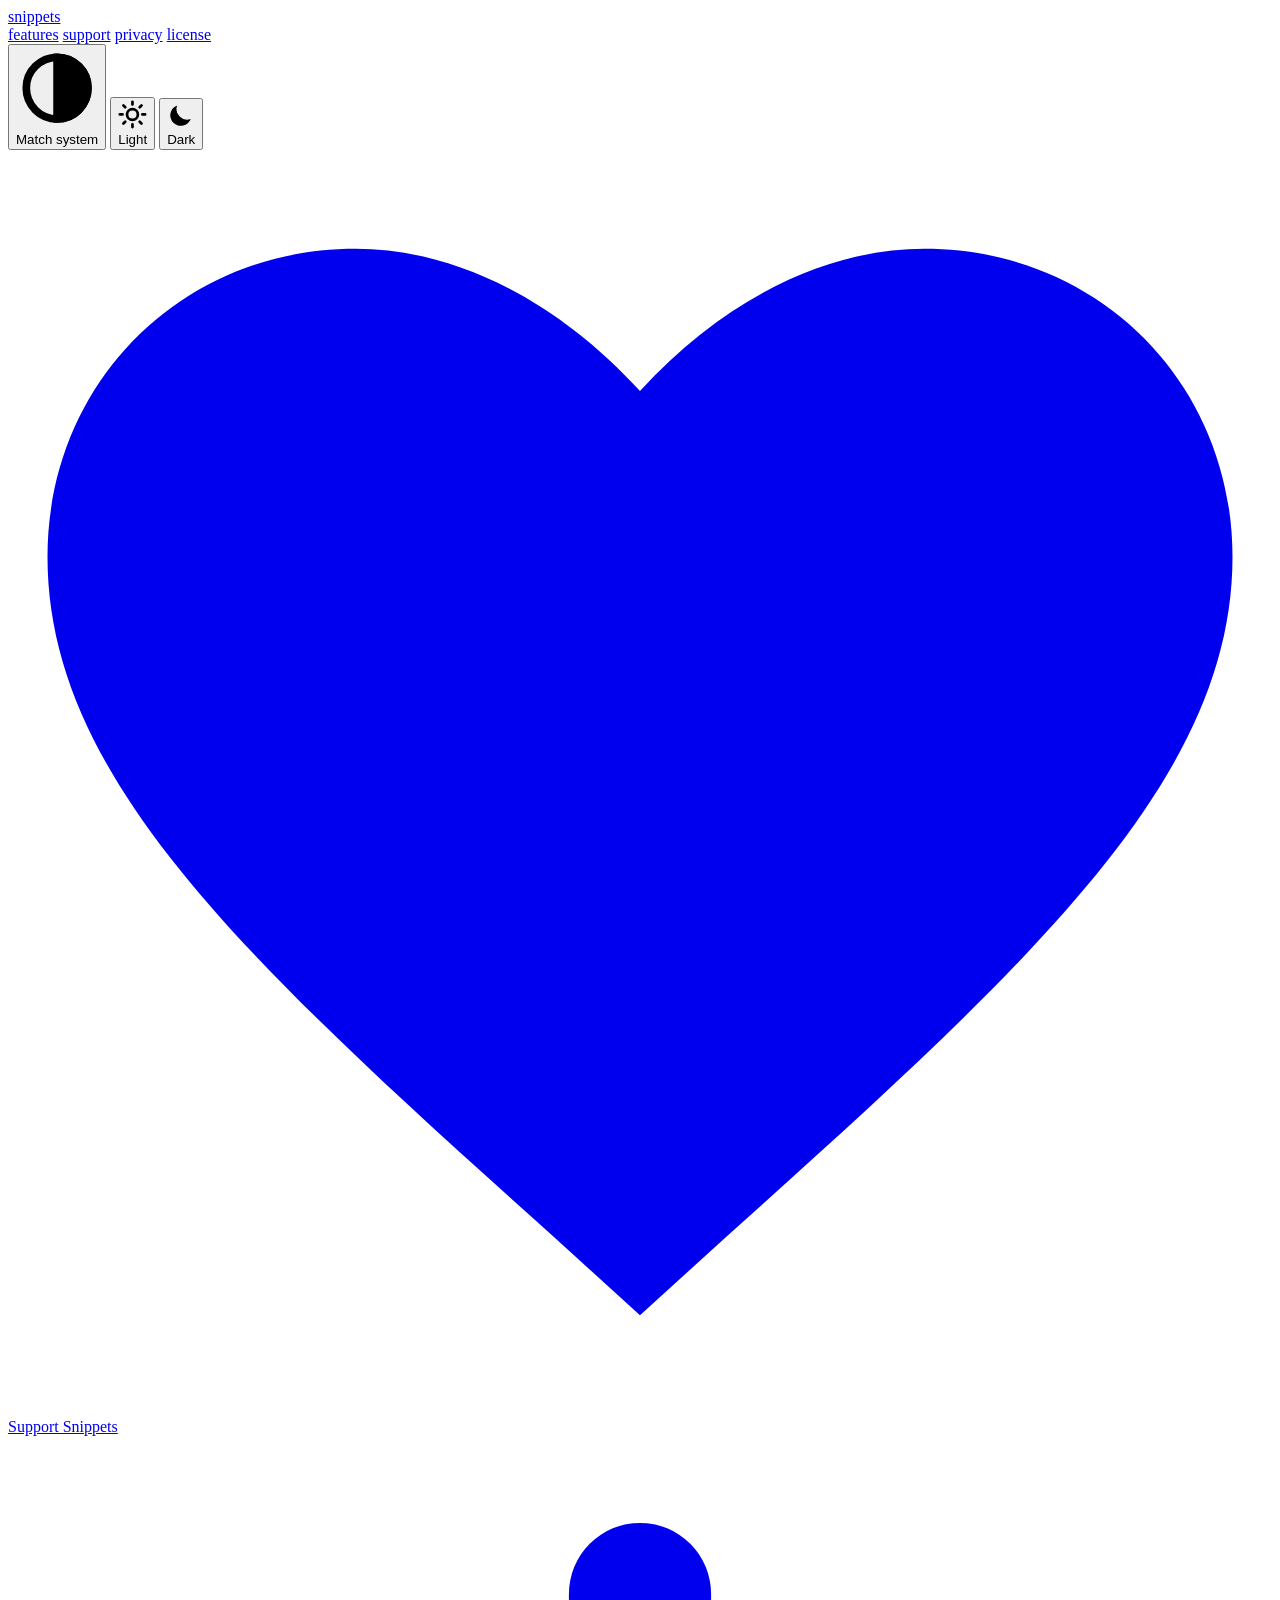
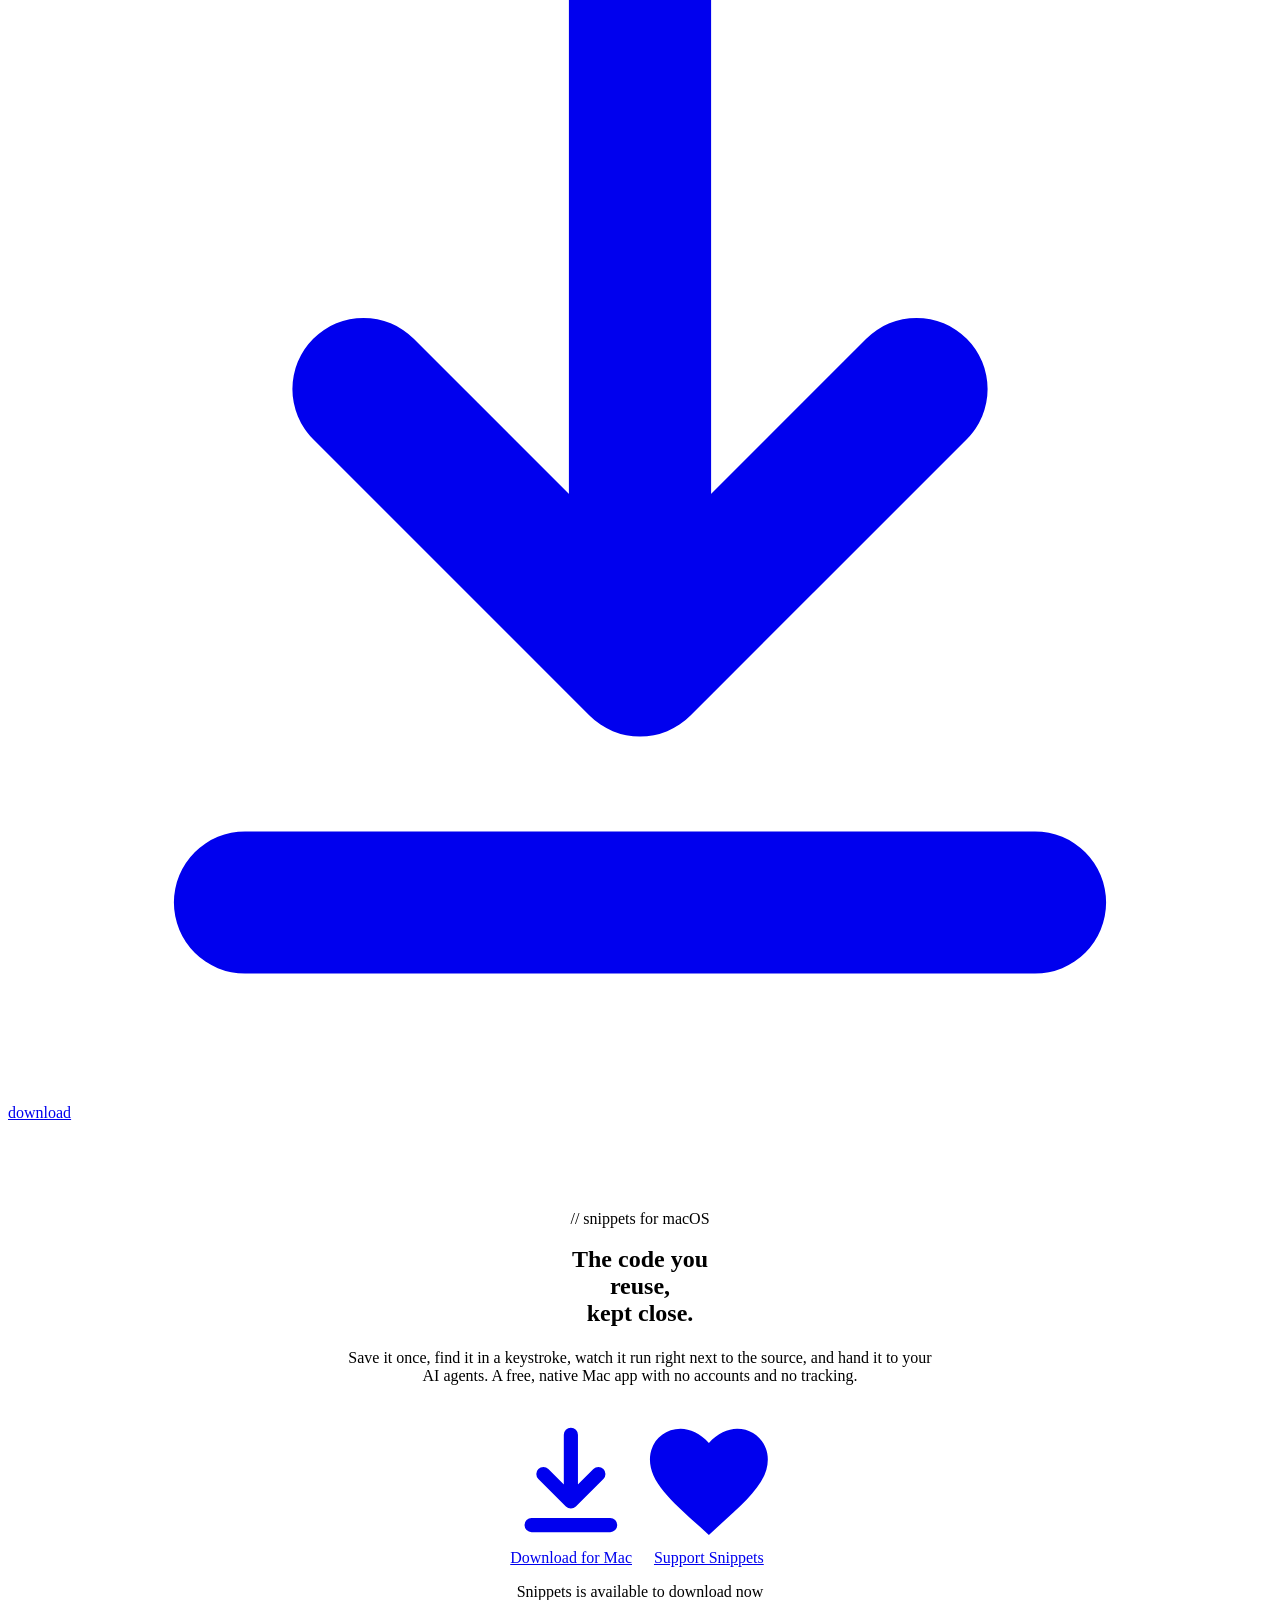
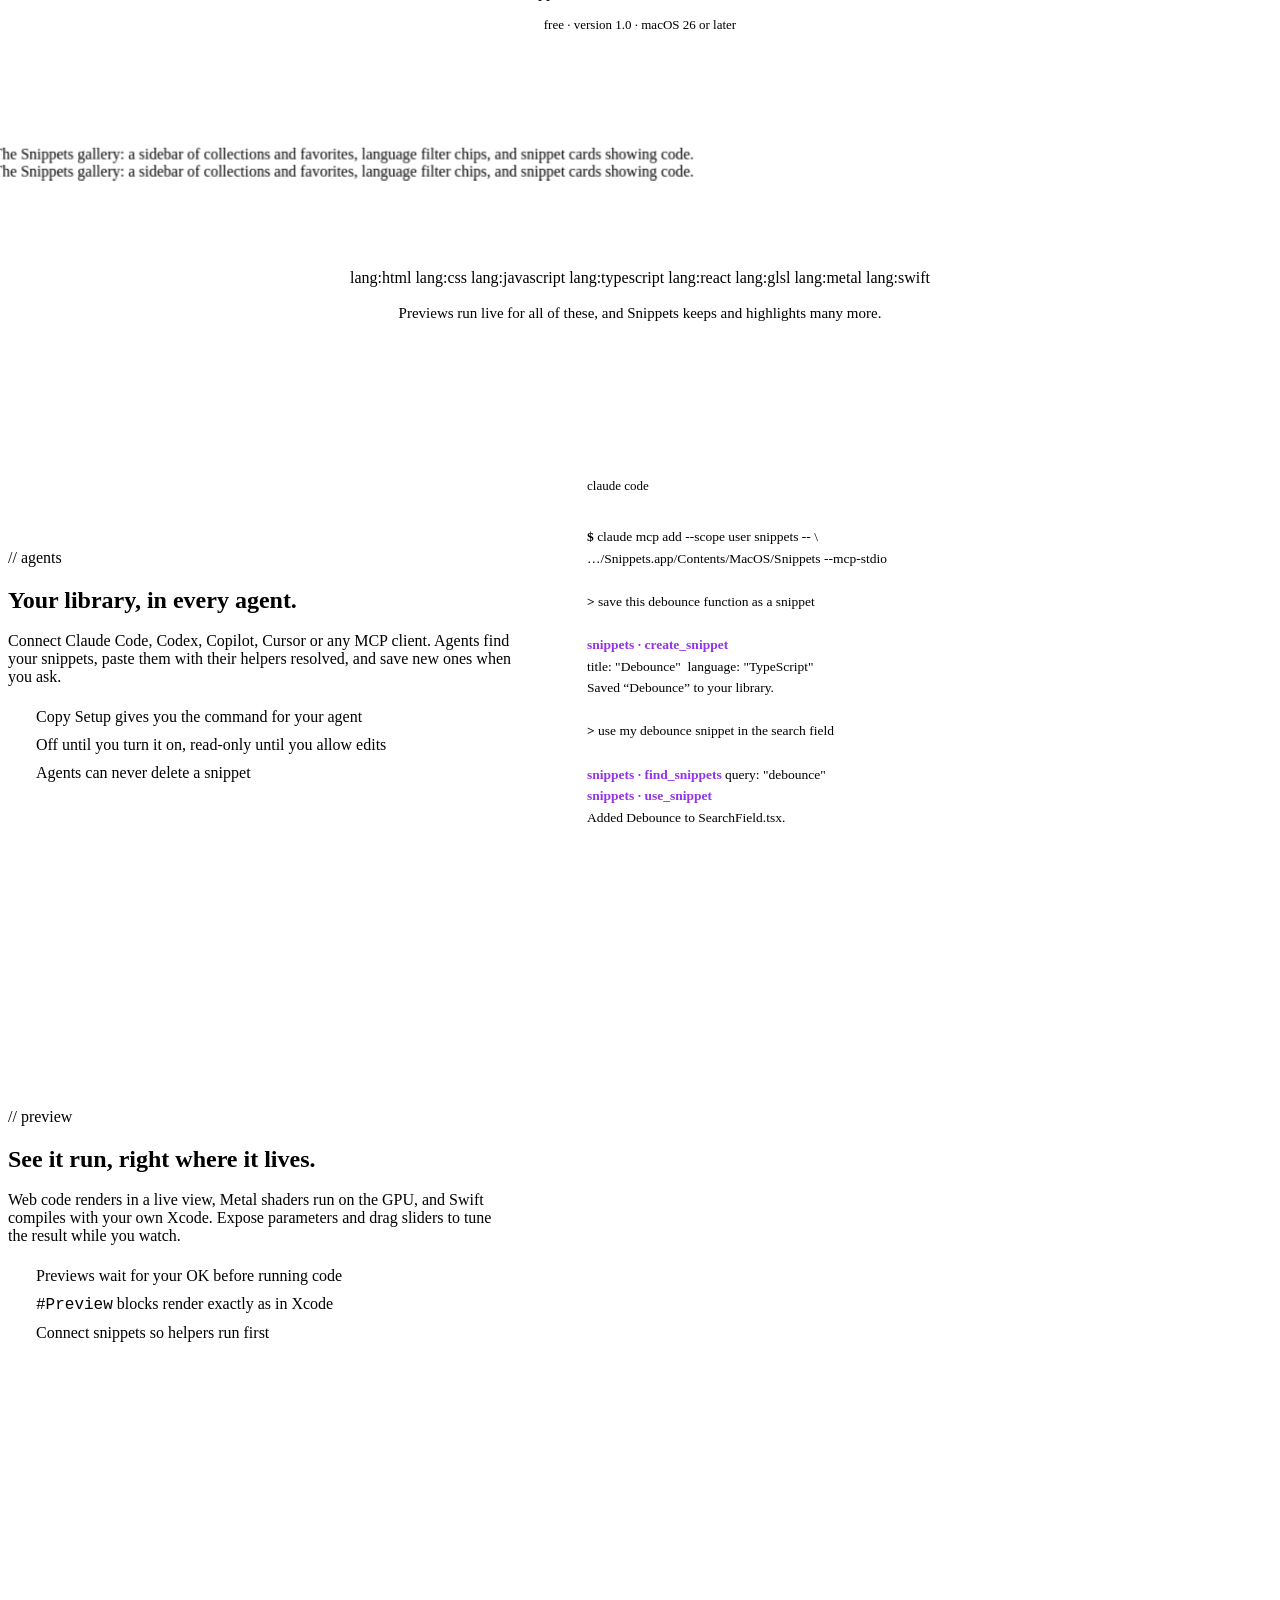
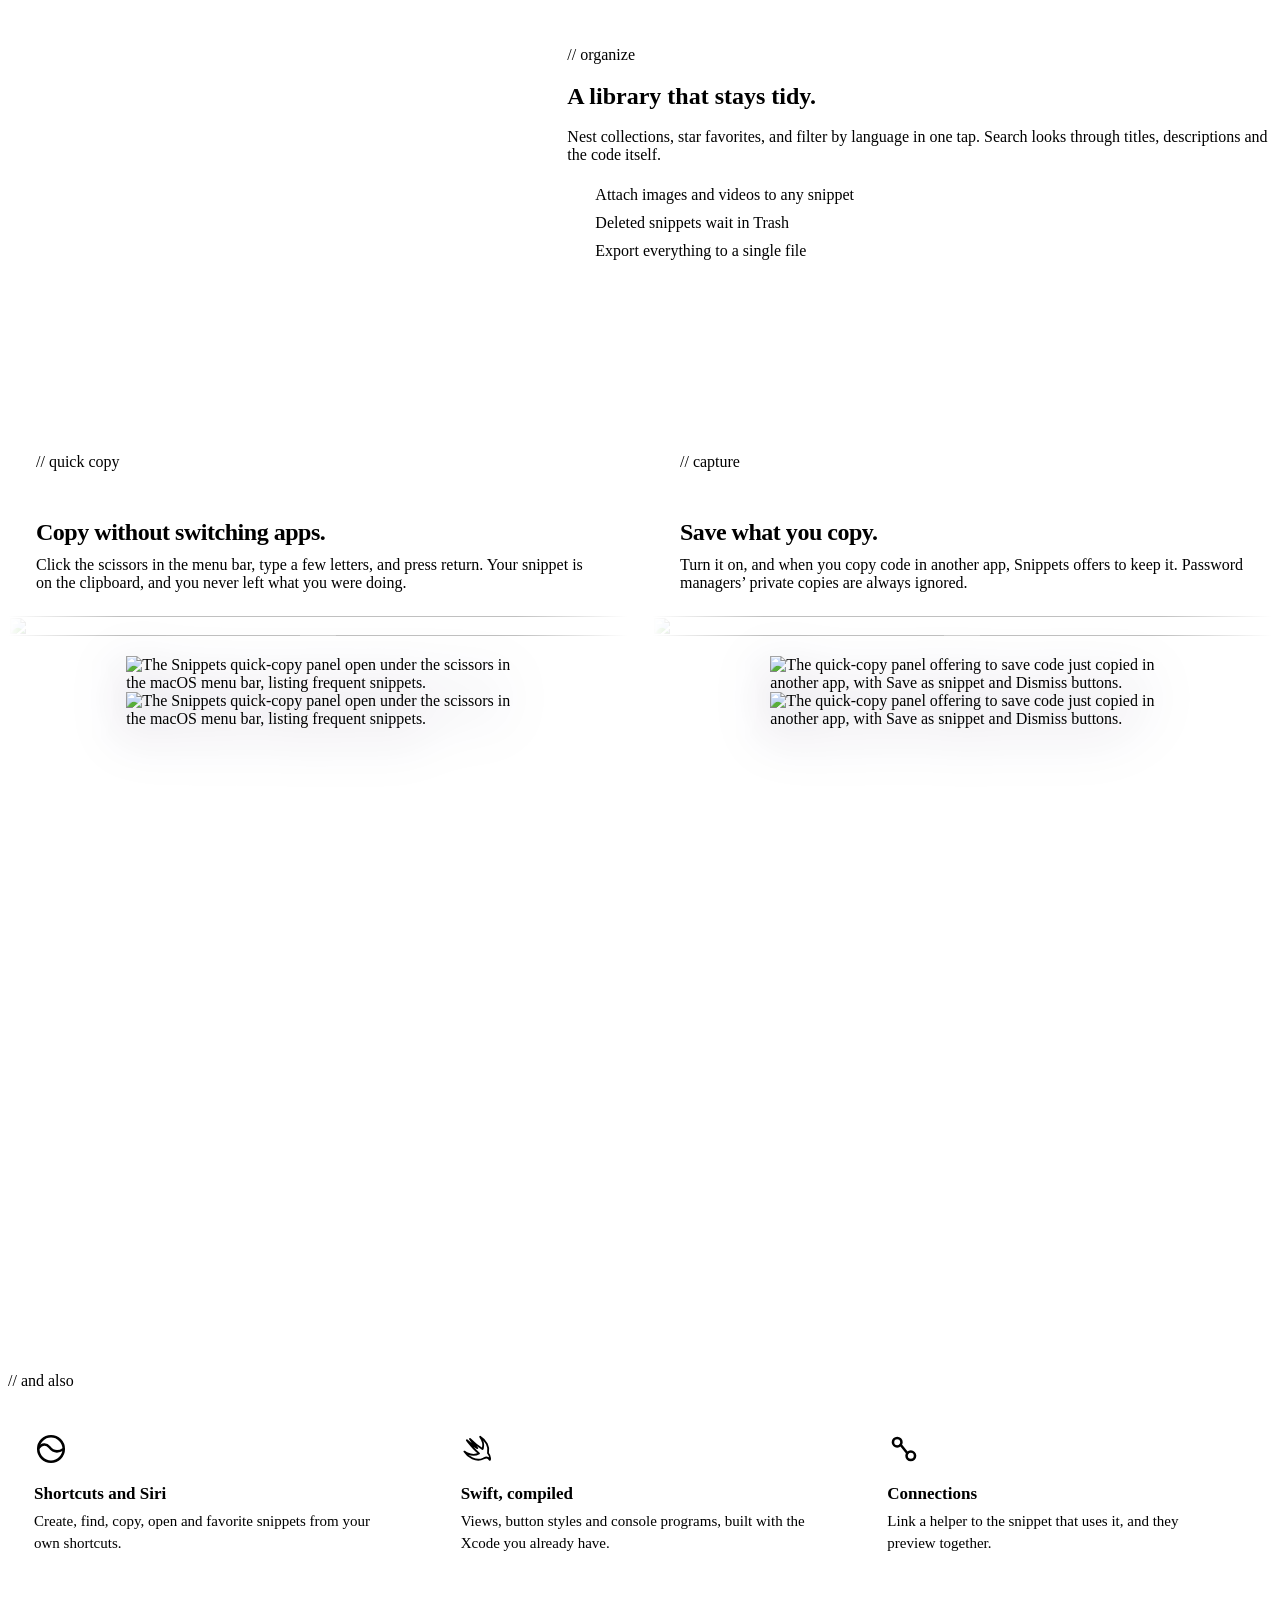
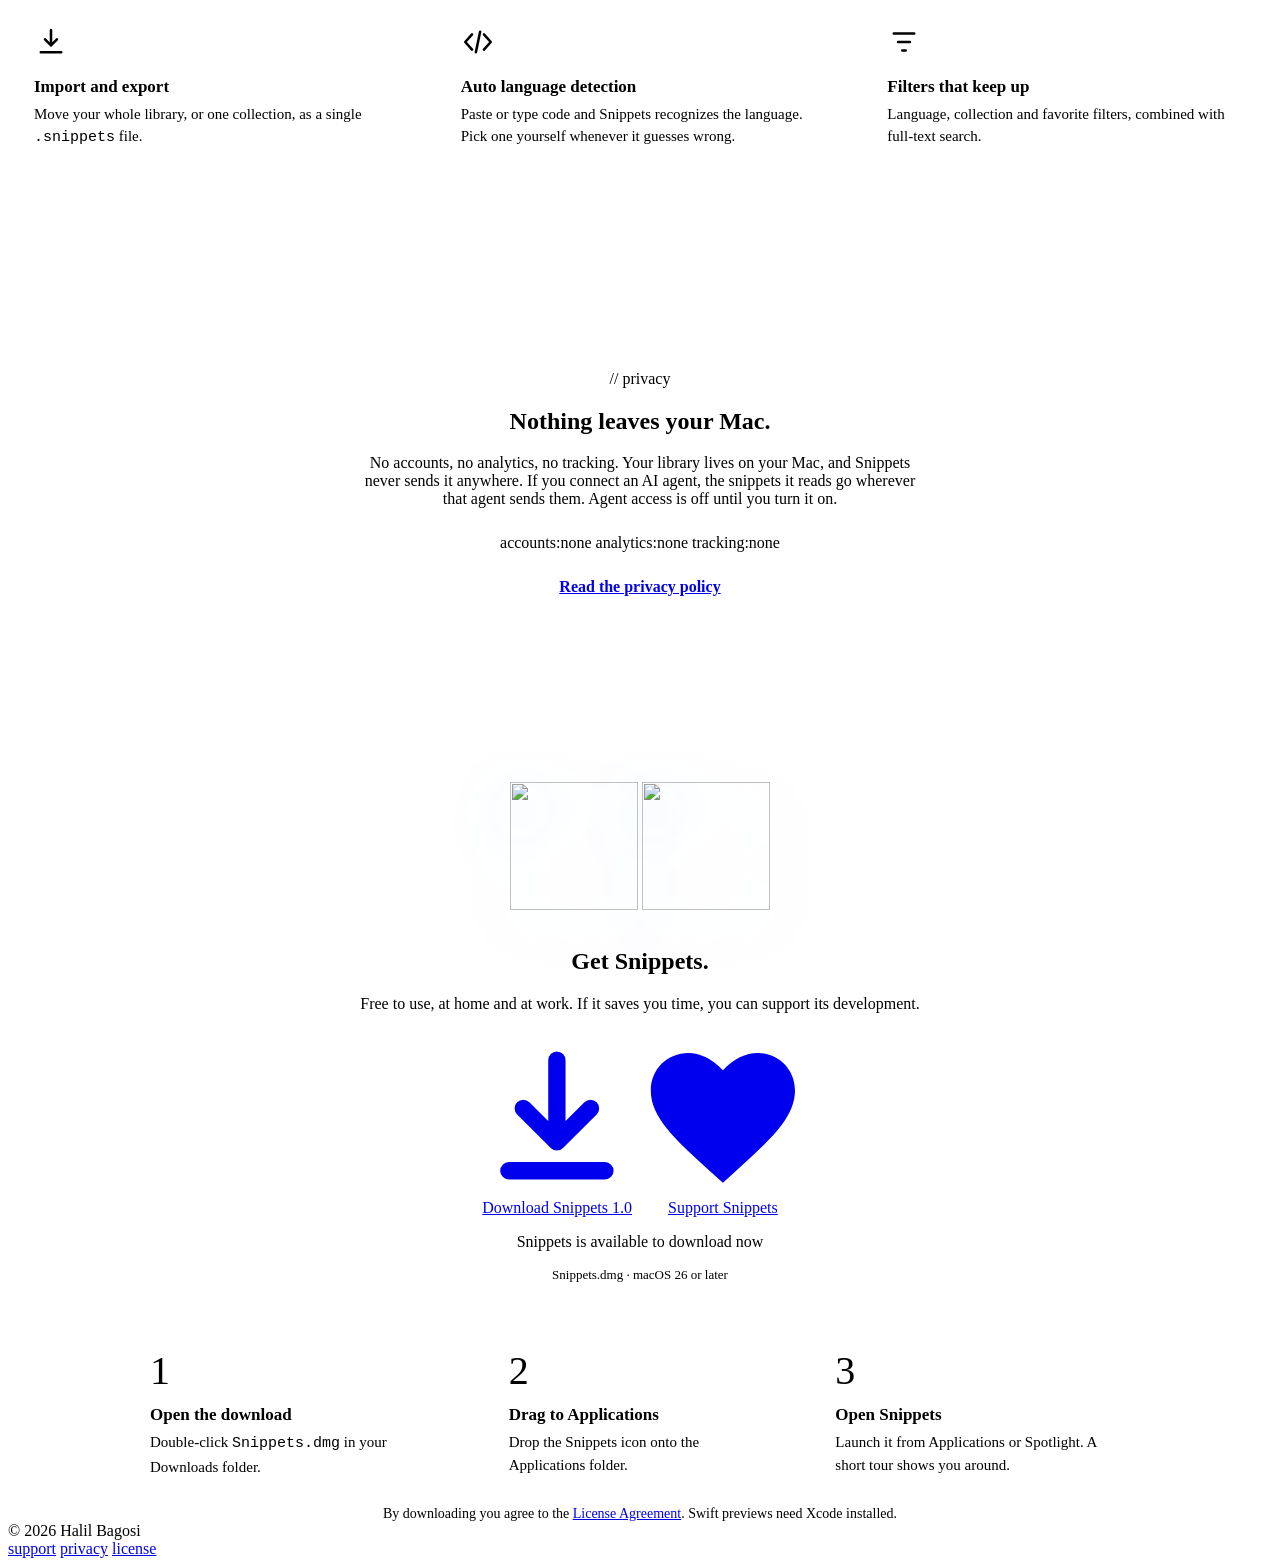
==== index.html @ 8a739fa4 "Highlight agent access, add language detection, open panels sooner Co-Authored-By: Claude Opus 5.5 <" ====
<!doctype html>
<html lang="en">
<head>
  <meta charset="utf-8">
  <meta name="viewport" content="width=device-width, initial-scale=1, viewport-fit=cover">
  <title>Snippets for macOS</title>
  <meta name="description" content="Snippets is a free Mac app for keeping, finding and live-previewing the code you reuse, and sharing it with your AI agents over MCP. No accounts, no tracking.">
  <meta name="theme-color" content="#f5f6f8" media="(prefers-color-scheme: light)">
  <meta name="theme-color" content="#0e1014" media="(prefers-color-scheme: dark)">
  <meta property="og:title" content="Snippets for macOS">
  <meta property="og:description" content="Keep, find and live-preview the code you reuse, and share it with your AI agents over MCP. Free, with no accounts and no tracking.">
  <meta property="og:image" content="https://snippets.halilbagosi.com/media/gallery-dark.webp">
  <!-- favicons -->
  <link rel="icon" href="icon-light.png" media="(prefers-color-scheme: light)">
  <link rel="icon" href="icon-dark.png" media="(prefers-color-scheme: dark)">
<!-- /favicons -->
  <link rel="stylesheet" href="style.css?v=0638dbdf40">
  <link rel="stylesheet" href="home.css?v=95de49b46c">
  <script>try{var t=localStorage.getItem("theme");if(t==="light"||t==="dark")document.documentElement.dataset.theme=t}catch(e){}try{var n=navigator;if(/iPhone|iPad|iPod|Android/i.test(n.userAgent))document.documentElement.dataset.device="mobile"}catch(e){}</script>
  <script src="site.js?v=34f149bb03" defer></script>
</head>
<body>
  <div class="backdrop" aria-hidden="true">
    <div class="glow glow-a"></div>
    <div class="glow glow-b"></div>
    <div class="glow glow-c"></div>
    <div class="glow glow-d"></div>
  </div>

  <!-- header -->
  <header class="nav glass">
    <a class="brand" href="./"><img class="theme-light" src="icon-light.png" alt=""><img class="theme-dark" src="icon-dark.png" alt="">snippets</a>
    <nav class="nav-links" aria-label="Site">
      <a href="#features">features</a>
      <a href="support/">support</a>
      <a href="privacy/">privacy</a>
      <a href="license/">license</a>
    </nav>
    <div class="theme-toggle" role="group" aria-label="Appearance">
      <span class="thumb" aria-hidden="true"></span>
      <button type="button" data-choice="auto" aria-pressed="true" title="Match system"><svg viewBox="0 0 16 16" fill="none" stroke="currentColor" stroke-width="1.5"><circle cx="8" cy="8" r="6"/><path d="M8 2a6 6 0 0 1 0 12z" fill="currentColor"/></svg><span class="sr-only">Match system</span></button>
      <button type="button" data-choice="light" aria-pressed="false" title="Light"><svg viewBox="0 0 16 16" fill="none" stroke="currentColor" stroke-width="1.5" stroke-linecap="round"><circle cx="8" cy="8" r="3"/><path d="M8 1v1.5M8 13.5V15M1 8h1.5M13.5 8H15M3 3l1 1M12 12l1 1M3 13l1-1M12 4l1-1"/></svg><span class="sr-only">Light</span></button>
      <button type="button" data-choice="dark" aria-pressed="false" title="Dark"><svg viewBox="0 0 16 16" fill="currentColor"><path d="M13.5 10.2A6 6 0 0 1 5.8 2.5a6 6 0 1 0 7.7 7.7z"/></svg><span class="sr-only">Dark</span></button>
    </div>
    <a class="btn btn-glass btn-sponsor" href="https://github.com/sponsors/halilbagosi" target="_blank" rel="noopener"><svg viewBox="0 -.55 16 16" fill="currentColor" aria-hidden="true"><path d="M8 14.2 6.9 13.2C3 9.7.5 7.4.5 4.6.5 2.4 2.2.7 4.4.7c1.2 0 2.5.6 3.6 1.8C9.1 1.3 10.4.7 11.6.7c2.2 0 3.9 1.7 3.9 3.9 0 2.8-2.5 5.1-6.4 8.6z"/></svg><span>Support Snippets</span></a>
    <a class="btn btn-primary" href="https://github.com/halilbagosi/snippetsPage/releases/latest/download/Snippets.dmg"><svg viewBox="0 0 16 16" fill="none" stroke="currentColor" stroke-width="1.8" stroke-linecap="round" stroke-linejoin="round"><path d="M8 2v8.5M4.5 7 8 10.5 11.5 7M3 13.5h10"/></svg><span>download</span></a>
  </header>
<!-- /header -->

  <main>
    <!-- Hero -->
    <section class="hero" data-tilt-area>
      <div class="wrap hero-copy">
        <p class="eyebrow reveal">// snippets for macOS</p>
        <h1 class="display reveal">The code you reuse,<br>kept close.</h1>
        <p class="lede reveal">Save it once, find it in a keystroke, watch it run right next to the source, and hand it to your AI agents. A free, native Mac app with no accounts and no tracking.</p>
        <div class="hero-actions reveal">
          <a class="btn btn-primary btn-lg" href="https://github.com/halilbagosi/snippetsPage/releases/latest/download/Snippets.dmg">
            <svg viewBox="0 0 16 16" fill="none" stroke="currentColor" stroke-width="1.8" stroke-linecap="round" stroke-linejoin="round"><path d="M8 2v8.5M4.5 7 8 10.5 11.5 7M3 13.5h10"/></svg>
            Download for Mac
          </a>
          <a class="btn btn-glass btn-lg btn-sponsor" href="https://github.com/sponsors/halilbagosi" target="_blank" rel="noopener">
            <svg viewBox="0 -.55 16 16" fill="currentColor" aria-hidden="true"><path d="M8 14.2 6.9 13.2C3 9.7.5 7.4.5 4.6.5 2.4 2.2.7 4.4.7c1.2 0 2.5.6 3.6 1.8C9.1 1.3 10.4.7 11.6.7c2.2 0 3.9 1.7 3.9 3.9 0 2.8-2.5 5.1-6.4 8.6z"/></svg>
            Support Snippets
          </a>
        </div>
        <p class="soon reveal">Snippets is available to download now</p>
        <p class="hero-meta reveal">free · version 1.0 · macOS 26 or later</p>
      </div>

      <div class="wrap hero-stage">
        <div class="hero-window reveal">
          <div class="tilt" data-tilt>
          <img class="theme-light" src="media/gallery-light.webp" width="2200" height="1465" alt="The Snippets gallery: a sidebar of collections and favorites, language filter chips, and snippet cards showing code.">
          <img class="theme-dark" src="media/gallery-dark.webp" width="2200" height="1465" alt="The Snippets gallery: a sidebar of collections and favorites, language filter chips, and snippet cards showing code." loading="lazy">
          </div>
        </div>
      </div>
    </section>

    <!-- Languages -->
    <section class="langs wrap" aria-label="Languages with live previews">
      <div class="chip-row">
        <span class="chip reveal" style="--c: var(--lang-html)">lang:html</span>
        <span class="chip reveal" style="--c: var(--lang-css)">lang:css</span>
        <span class="chip reveal" style="--c: var(--lang-js)">lang:javascript</span>
        <span class="chip reveal" style="--c: var(--lang-ts)">lang:typescript</span>
        <span class="chip reveal" style="--c: var(--lang-react)">lang:react</span>
        <span class="chip reveal" style="--c: var(--lang-glsl)">lang:glsl</span>
        <span class="chip reveal" style="--c: var(--lang-metal)">lang:metal</span>
        <span class="chip reveal" style="--c: var(--lang-swift)">lang:swift</span>
      </div>
      <p class="langs-note muted reveal">Previews run live for all of these, and Snippets keeps and highlights many more.</p>
    </section>

    <div id="features"></div>

    <!-- Agents -->
    <section id="agents" class="feature wrap">
      <div class="feature-copy">
        <p class="section-label reveal">// agents</p>
        <h2 class="headline reveal">Your library, in every agent.</h2>
        <p class="lede reveal">Connect Claude Code, Codex, Copilot, Cursor or any MCP client. Agents find your snippets, paste them with their helpers resolved, and save new ones when you ask.</p>
        <ul class="ticks reveal">
          <li>Copy Setup gives you the command for your agent</li>
          <li>Off until you turn it on, read-only until you allow edits</li>
          <li>Agents can never delete a snippet</li>
        </ul>
      </div>
      <div class="feature-media reveal">
        <figure class="media-frame agent-term glass" aria-label="An example Claude Code session: connecting Snippets over MCP, saving a function as a snippet, then using it later.">
          <figcaption class="agent-term-bar">claude code</figcaption>
<pre><span class="t-prompt">$</span> claude mcp add --scope user snippets -- \
…/Snippets.app/Contents/MacOS/Snippets --mcp-stdio

<span class="t-prompt">&gt;</span> save this debounce function as a snippet

<span class="t-tool">snippets · create_snippet</span>
<span class="t-dim">title: "Debounce"  language: "TypeScript"</span>
Saved “Debounce” to your library.

<span class="t-prompt">&gt;</span> use my debounce snippet in the search field

<span class="t-tool">snippets · find_snippets</span> <span class="t-dim">query: "debounce"</span>
<span class="t-tool">snippets · use_snippet</span>
Added Debounce to SearchField.tsx.</pre>
        </figure>
      </div>
    </section>

    <!-- Preview -->
    <section class="feature wrap">
      <div class="feature-copy">
        <p class="section-label reveal">// preview</p>
        <h2 class="headline reveal">See it run, right where it lives.</h2>
        <p class="lede reveal">Web code renders in a live view, Metal shaders run on the GPU, and Swift compiles with your own Xcode. Expose parameters and drag sliders to tune the result while you watch.</p>
        <ul class="ticks reveal">
          <li>Previews wait for your OK before running code</li>
          <li><code>#Preview</code> blocks render exactly as in Xcode</li>
          <li>Connect snippets so helpers run first</li>
        </ul>
      </div>
      <div class="feature-media reveal">
        <div class="media-frame glass" style="aspect-ratio: 1012 / 714">
          <video data-src="media/parameters-{theme}" muted loop playsinline preload="none" aria-label="Dragging parameter sliders changes a shader preview live."></video>
        </div>
      </div>
    </section>

    <!-- Organize -->
    <section class="feature feature-flip wrap">
      <div class="feature-copy">
        <p class="section-label reveal">// organize</p>
        <h2 class="headline reveal">A library that stays tidy.</h2>
        <p class="lede reveal">Nest collections, star favorites, and filter by language in one tap. Search looks through titles, descriptions and the code itself.</p>
        <ul class="ticks reveal">
          <li>Attach images and videos to any snippet</li>
          <li>Deleted snippets wait in Trash</li>
          <li>Export everything to a single file</li>
        </ul>
      </div>
      <div class="feature-media reveal">
        <div class="media-frame media-window glass" style="aspect-ratio: 1520 / 964">
          <video data-src="media/organize-{theme}" muted loop playsinline preload="none" aria-label="Snippets being organized into collections."></video>
        </div>
      </div>
    </section>

    <!-- Quick copy + capture -->
    <section class="pair wrap">
      <article class="pair-card glass reveal">
        <p class="section-label">// quick copy</p>
        <h3>Copy without switching apps.</h3>
        <p class="muted">Click the scissors in the menu bar, type a few letters, and press return. Your snippet is on the clipboard, and you never left what you were doing.</p>
        <div class="desk" data-desk>
          <img class="desk-bg" src="media/desktop.webp" width="1100" height="1100" alt="" loading="lazy">
          <span class="desk-highlight" aria-hidden="true"></span>
          <button class="desk-scissors" type="button" aria-expanded="false" aria-label="Open the Snippets menu bar panel"></button>
          <div class="desk-panel">
            <img class="theme-light" src="media/panel-quickcopy-light.webp" width="684" height="846" alt="The Snippets quick-copy panel open under the scissors in the macOS menu bar, listing frequent snippets." loading="lazy">
            <img class="theme-dark" src="media/panel-quickcopy-dark.webp" width="684" height="846" alt="The Snippets quick-copy panel open under the scissors in the macOS menu bar, listing frequent snippets." loading="lazy">
          </div>
        </div>
      </article>
      <article class="pair-card glass reveal">
        <p class="section-label">// capture</p>
        <h3>Save what you copy.</h3>
        <p class="muted">Turn it on, and when you copy code in another app, Snippets offers to keep it. Password managers’ private copies are always ignored.</p>
        <div class="desk" data-desk>
          <img class="desk-bg" src="media/desktop.webp" width="1100" height="1100" alt="" loading="lazy">
          <span class="desk-highlight" aria-hidden="true"></span>
          <button class="desk-scissors" type="button" aria-expanded="false" aria-label="Open the Snippets menu bar panel"></button>
          <div class="desk-panel">
            <img class="theme-light" src="media/panel-capture-light.webp" width="684" height="846" alt="The quick-copy panel offering to save code just copied in another app, with Save as snippet and Dismiss buttons." loading="lazy">
            <img class="theme-dark" src="media/panel-capture-dark.webp" width="684" height="846" alt="The quick-copy panel offering to save code just copied in another app, with Save as snippet and Dismiss buttons." loading="lazy">
          </div>
        </div>
      </article>
    </section>

    <!-- More -->
    <section class="more wrap">
      <p class="section-label reveal">// and also</p>
      <div class="more-grid">
        <div class="mini glass reveal">
          <span class="mini-icon mini-siri" aria-hidden="true"><svg viewBox="0 0 24 24" fill="none" stroke="currentColor" stroke-width="1.8" stroke-linecap="round"><circle cx="12" cy="12" r="9"/><path d="M3.4 11.2c2.2-3.1 5.4-3.1 7.4-.6 1.9 2.4 5.3 4.5 9.8 1.6"/></svg></span>
          <h3>Shortcuts and Siri</h3>
          <p>Create, find, copy, open and favorite snippets from your own shortcuts.</p>
        </div>
        <div class="mini glass reveal">
          <span class="mini-icon mini-swift" aria-hidden="true"><svg viewBox="0 0 24 24"><path fill="none" stroke="currentColor" stroke-width="1.3" stroke-linejoin="round" d="M13.543 3.41c4.114 2.47 6.545 7.162 5.549 11.131-.024.093-.05.181-.076.272l.002.001c2.062 2.538 1.5 5.258 1.236 4.745-1.072-2.086-3.066-1.568-4.088-1.043a6.803 6.803 0 0 1-.281.158l-.02.012-.002.002c-2.115 1.123-4.957 1.205-7.812-.022a12.568 12.568 0 0 1-5.64-4.838c.649.48 1.35.902 2.097 1.252 3.019 1.414 6.051 1.311 8.197-.002C9.651 12.73 7.101 9.67 5.146 7.191a10.628 10.628 0 0 1-1.005-1.384c2.34 2.142 6.038 4.83 7.365 5.576C8.69 8.408 6.208 4.743 6.324 4.86c4.436 4.47 8.528 6.996 8.528 6.996.154.085.27.154.36.213.085-.215.16-.437.224-.668.708-2.588-.09-5.548-1.893-7.992z"/></svg></span>
          <h3>Swift, compiled</h3>
          <p>Views, button styles and console programs, built with the Xcode you already have.</p>
        </div>
        <div class="mini glass reveal">
          <span class="mini-icon mini-connections" aria-hidden="true"><svg viewBox="0 0 20 20" fill="none" stroke="currentColor" stroke-width="1.5" stroke-linecap="round" stroke-linejoin="round"><circle cx="6" cy="6" r="2.5"/><circle cx="14" cy="14" r="2.5"/><path d="M8 7.5 12 12.5"/></svg></span>
          <h3>Connections</h3>
          <p>Link a helper to the snippet that uses it, and they preview together.</p>
        </div>
        <div class="mini glass reveal">
          <span class="mini-icon mini-transfer" aria-hidden="true"><svg viewBox="0 0 20 20" fill="none" stroke="currentColor" stroke-width="1.5" stroke-linecap="round" stroke-linejoin="round"><path d="M10 3v9M6.5 8.5 10 12l3.5-3.5M4 16h12"/></svg></span>
          <h3>Import and export</h3>
          <p>Move your whole library, or one collection, as a single <code>.snippets</code> file.</p>
        </div>
        <div class="mini glass reveal">
          <span class="mini-icon mini-detect" aria-hidden="true"><svg viewBox="0 0 20 20" fill="none" stroke="currentColor" stroke-width="1.5" stroke-linecap="round" stroke-linejoin="round"><path d="M6.5 5.5 2.5 10l4 4.5M13.5 5.5l4 4.5-4 4.5M11.25 4l-2.5 12"/></svg></span>
          <h3>Auto language detection</h3>
          <p>Paste or type code and Snippets recognizes the language. Pick one yourself whenever it guesses wrong.</p>
        </div>
        <div class="mini glass reveal">
          <span class="mini-icon mini-filters" aria-hidden="true"><svg viewBox="0 0 20 20" fill="none" stroke="currentColor" stroke-width="1.5" stroke-linecap="round" stroke-linejoin="round"><path d="M4 5h12M6.5 10h7M9 15h2"/></svg></span>
          <h3>Filters that keep up</h3>
          <p>Language, collection and favorite filters, combined with full-text search.</p>
        </div>
      </div>
    </section>

    <!-- Privacy -->
    <section id="privacy" class="privacy wrap">
      <div class="privacy-card glass reveal">
        <p class="section-label">// privacy</p>
        <h2 class="headline">Nothing leaves your Mac.</h2>
        <p class="lede">No accounts, no analytics, no tracking. Your library lives on your Mac, and Snippets never sends it anywhere. If you connect an AI agent, the snippets it reads go wherever that agent sends them. Agent access is off until you turn it on.</p>
        <div class="chip-row privacy-chips">
          <span class="chip" style="--c: var(--accent)">accounts:none</span>
          <span class="chip" style="--c: var(--pink)">analytics:none</span>
          <span class="chip" style="--c: var(--lang-json)">tracking:none</span>
        </div>
        <a class="privacy-link" href="privacy/">Read the privacy policy</a>
      </div>
    </section>

    <!-- Download -->
    <section id="download" class="download wrap">
      <img class="download-icon reveal theme-light" src="icon-light.png" width="128" height="128" alt="">
      <img class="download-icon reveal theme-dark" src="icon-dark.png" width="128" height="128" alt="" loading="lazy">
      <h2 class="headline reveal">Get Snippets.</h2>
      <p class="lede reveal">Free to use, at home and at work. If it saves you time, you can support its development.</p>
      <div class="download-actions reveal">
        <a class="btn btn-primary btn-lg" href="https://github.com/halilbagosi/snippetsPage/releases/latest/download/Snippets.dmg">
          <svg viewBox="0 0 16 16" fill="none" stroke="currentColor" stroke-width="1.8" stroke-linecap="round" stroke-linejoin="round"><path d="M8 2v8.5M4.5 7 8 10.5 11.5 7M3 13.5h10"/></svg>
          Download Snippets 1.0
        </a>
        <a class="btn btn-glass btn-lg btn-sponsor" href="https://github.com/sponsors/halilbagosi" target="_blank" rel="noopener">
          <svg viewBox="0 -.55 16 16" fill="currentColor" aria-hidden="true"><path d="M8 14.2 6.9 13.2C3 9.7.5 7.4.5 4.6.5 2.4 2.2.7 4.4.7c1.2 0 2.5.6 3.6 1.8C9.1 1.3 10.4.7 11.6.7c2.2 0 3.9 1.7 3.9 3.9 0 2.8-2.5 5.1-6.4 8.6z"/></svg>
          Support Snippets
        </a>
      </div>
      <p class="soon reveal">Snippets is available to download now</p>
      <p class="hero-meta reveal">Snippets.dmg · macOS 26 or later</p>

      <ol class="steps">
        <li class="step reveal"><span class="step-n" aria-hidden="true">1</span><h3>Open the download</h3><p class="muted">Double-click <code>Snippets.dmg</code> in your Downloads folder.</p></li>
        <li class="step reveal"><span class="step-n" aria-hidden="true">2</span><h3>Drag to Applications</h3><p class="muted">Drop the Snippets icon onto the Applications folder.</p></li>
        <li class="step reveal"><span class="step-n" aria-hidden="true">3</span><h3>Open Snippets</h3><p class="muted">Launch it from Applications or Spotlight. A short tour shows you around.</p></li>
      </ol>
      <p class="download-legal muted reveal">By downloading you agree to the <a href="license/">License Agreement</a>. Swift previews need Xcode installed.</p>
    </section>
  </main>

  <footer class="site-footer">
    <div class="wrap">
      <span>© 2026 Halil Bagosi</span>
      <nav aria-label="Footer">
        <a href="support/">support</a>
        <a href="privacy/">privacy</a>
        <a href="license/">license</a>
      </nav>
    </div>
  </footer>
</body>
</html>
---- home.css ----
/* Landing / download page. Shared tokens and components are in style.css. */

/* Language accents from LanguageDetector.swift — the dark-canvas set, and the
   darker set the app uses for contrast on the light canvas. */
:root {
  --lang-html: #dc2626;
  --lang-css: #be185d;
  --lang-js: #7a5d00;
  --lang-ts: #2563eb;
  --lang-react: #0072a3;
  --lang-glsl: #0b63ce;
  --lang-metal: #9333ea;
  --lang-swift: #b45309;
  --lang-json: #047857;
}
@media (prefers-color-scheme: dark) {
  :root:not([data-theme="light"]) {
    --lang-html: #ef4444;
    --lang-css: #ec4899;
    --lang-js: #eab308;
    --lang-ts: #3b82f6;
    --lang-react: #61dafb;
    --lang-glsl: #1e90ff;
    --lang-metal: #a855f7;
    --lang-swift: #f97316;
    --lang-json: #10b981;
  }
}
:root[data-theme="dark"] {
  --lang-html: #ef4444;
  --lang-css: #ec4899;
  --lang-js: #eab308;
  --lang-ts: #3b82f6;
  --lang-react: #61dafb;
  --lang-glsl: #1e90ff;
  --lang-metal: #a855f7;
  --lang-swift: #f97316;
  --lang-json: #10b981;
}

/* ───────────── Hero ───────────── */

.hero { padding: 88px 0 0; }

.hero-copy { text-align: center; }
.hero-copy .eyebrow { margin: 0 0 18px; }
.hero-copy .display { margin: 0 auto; max-width: 13ch; }
.hero-copy .lede { max-width: 600px; margin: 22px auto 34px; }

/* Button pairs (download + support): equal-width columns, each as wide as
   the wider button, centred. */
.hero-actions,
.download-actions {
  display: grid;
  grid-auto-flow: column;
  grid-auto-columns: 1fr;
  gap: 12px;
  width: fit-content;
  margin-inline: auto;
}
.hero-meta {
  margin: 8px 0 0;
  font-family: var(--mono);
  font-size: 13px;
  color: var(--text-3);
}

.hero-stage {
  position: relative;
  margin-top: 72px;
  padding-bottom: 40px;
}

/* The app window, floating on its own shadow. Tilt is driven by site.js. */
.hero-window {
  position: relative;
  border-radius: 18px;
}
.tilt { will-change: transform; border-radius: inherit; }
/* The screenshot is a macOS window capture: transparent surround, its own
   rounded corners and shadow. Scale it so the window itself spans the
   column (it is 91.6% of the capture's width) and pull the transparent
   margin back in. */
.hero-window img {
  width: 109.17%;
  max-width: none;
  height: auto;
  margin: -3.11% -4.585% -3%;
}

/* Hero entrance: the window materializes on the slower page spring. */
.js .hero-window.reveal { transform: translate3d(0, 40px, 0) scale(0.96); }
.js .hero-window.reveal.is-in {
  transition:
    opacity 600ms var(--ease-out),
    filter 600ms var(--ease-out),
    transform var(--spring-page-d) var(--spring-page);
  transition-delay: 160ms;
}


/* ───────────── Languages ───────────── */

.langs { padding-block: 88px 24px; text-align: center; }
.langs-note { margin: 18px auto 0; max-width: 34em; font-size: 15px; text-wrap: balance; }

/* ───────────── Feature rows ───────────── */

.feature {
  display: grid;
  grid-template-columns: minmax(0, 5fr) minmax(0, 7fr);
  gap: 56px;
  align-items: center;
  padding-top: 120px;
}
.feature-flip .feature-copy { order: 2; }
.feature-copy .headline { margin-bottom: 18px; }
.feature-copy .lede { margin: 0 0 22px; }

.ticks {
  list-style: none;
  margin: 0;
  padding: 0;
  display: grid;
  gap: 10px;
  color: var(--text-2);
  font-size: 16px;
}
.ticks li {
  position: relative;
  padding-left: 28px;
}
.ticks li::before {
  content: "";
  position: absolute;
  left: 2px;
  top: 0.32em;
  width: 16px;
  height: 16px;
  border-radius: 50%;
  background: color-mix(in srgb, var(--accent) 16%, transparent);
  box-shadow: inset 0 0 0 1px color-mix(in srgb, var(--accent) 45%, transparent);
}
.ticks li::after {
  content: "";
  position: absolute;
  left: 7px;
  top: calc(0.32em + 4px);
  width: 4px;
  height: 7px;
  border-right: 1.8px solid var(--accent);
  border-bottom: 1.8px solid var(--accent);
  transform: rotate(45deg);
}

.media-frame {
  overflow: hidden;
  padding: 0;
  border-radius: var(--r-lg);
  background: var(--code-bg);
}
/* A clip that is itself a window: the frame takes the window's own corner
   radius (16px on the 1520px capture), so no corner of the frame shows past
   the window's. Container units keep it in proportion at any width. */
.feature-media { container-type: inline-size; }
.media-window { border-radius: calc(16 / 1520 * 100cqw); }

.media-frame video {
  width: 100%;
  height: 100%;
  object-fit: cover;
}

/* The agents example: real text, so it stays crisp and follows the theme. */
.agent-term { margin: 0; font-family: var(--mono); }
.agent-term-bar {
  padding: 12px 20px;
  font-size: 13px;
  color: var(--text-3);
  border-bottom: 1px solid var(--glass-edge);
}
.agent-term pre {
  margin: 0;
  padding: 20px;
  font: inherit;
  font-size: 13.5px;
  line-height: 1.6;
  color: var(--text);
  white-space: pre-wrap;
  overflow-wrap: anywhere;
}
.t-prompt { color: var(--accent-ink); font-weight: 600; }
.t-tool { color: var(--lang-metal); font-weight: 600; }
.t-dim { color: var(--text-3); }

/* ───────────── Quick copy / capture pair ───────────── */

.pair {
  display: grid;
  grid-template-columns: 1fr 1fr;
  gap: 24px;
  padding-top: 120px;
}
.pair-card {
  display: flex;
  flex-direction: column;
  padding: 28px 28px 0;
  overflow: hidden;
  border-radius: var(--r-xl);
}
.pair-card h3 { font-size: 24px; letter-spacing: -0.02em; margin-bottom: 10px; }
.pair-card p { margin: 0 0 24px; font-size: 16px; }
/* The menu bar scene: the bare desktop (wallpaper and menu bar) with the
   panel as its own layer, cut from captures taken on the same screen, so it
   sits exactly where macOS drew it and its frosted glass matches what is
   behind it. Coordinates are fractions of the 1100px square crop:
   panel 684×846 at (210, 72); scissors centred at (550.5, 33).

   The panel springs open from the scissors when the card arrives, and the
   scissors toggle it, like the real status item. The scene fades out at the
   sides and bottom into the glass card. */
.desk {
  position: relative;
  /* Sized by the desktop image itself (below), never stretched by the
     card's flex layout: Safari can give an aspect-ratio-only flex item a
     different height, which then distorted a 100%×100% background. */
  flex: none;
  margin: auto -28px 0;
  overflow: hidden;
  -webkit-mask-image:
    linear-gradient(to right, transparent 0, #000 18%, #000 82%, transparent 100%),
    linear-gradient(to bottom, #000 70%, transparent 100%);
  -webkit-mask-composite: source-in;
          mask-image:
    linear-gradient(to right, transparent 0, #000 18%, #000 82%, transparent 100%),
    linear-gradient(to bottom, #000 70%, transparent 100%);
          mask-composite: intersect;
}
.desk-bg {
  display: block;
  width: 100%;
  height: auto;
  aspect-ratio: 1;
  object-fit: cover;
}

/* The status item's pressed capsule, as macOS draws it while its menu is open. */
.desk-highlight {
  position: absolute;
  left: calc(550.5 / 1100 * 100%);
  top: calc(33 / 1100 * 100%);
  width: calc(64 / 1100 * 100%);
  height: calc(44 / 1100 * 100%);
  translate: -50% -50%;
  border-radius: 999px;
  background: rgba(255, 255, 255, 0.24);
  opacity: 0;
  transition: opacity 120ms ease-out;
}
.desk.is-open .desk-highlight { opacity: 1; }

.desk-scissors {
  position: absolute;
  left: calc(550.5 / 1100 * 100%);
  top: calc(33 / 1100 * 100%);
  width: calc(90 / 1100 * 100%);
  height: calc(66 / 1100 * 100%);
  translate: -50% -50%;
  padding: 0;
  border: 0;
  border-radius: 999px;
  background: none;
  cursor: pointer;
}
.desk-scissors:focus-visible { outline-offset: 0; }

.desk-panel {
  position: absolute;
  left: calc(210 / 1100 * 100%);
  top: calc(72 / 1100 * 100%);
  width: calc(684 / 1100 * 100%);
  /* Grows out of the status item above it: the scissors sit at the panel's
     horizontal centre, just over its top edge. */
  transform-origin: 50% -4%;
  filter: drop-shadow(0 14px 26px rgba(20, 0, 60, 0.35));
  /* Closing: quick and plain, like DSMotion.popoverOut. */
  opacity: 0;
  transform: translate3d(0, -1.5%, 0) scale(0.92);
  transition: opacity 130ms ease-out, transform 160ms ease-out;
  pointer-events: none;
}
.desk-panel img { width: 100%; height: auto; }
.desk.is-open .desk-panel {
  /* Opening: the popover spring (response 0.22, damping 1) — critically
     damped, so it lands without bounce. CSS transitions start from the
     current value, so a click mid-flight reverses smoothly. */
  opacity: 1;
  transform: none;
  pointer-events: auto;
  transition: opacity 140ms ease-out, transform var(--spring-pop-d) var(--spring-pop);
}

/* ───────────── More ───────────── */

.more { padding-top: 120px; }
.more-grid {
  display: grid;
  grid-template-columns: repeat(3, minmax(0, 1fr));
  gap: 16px;
}
/* Feature tiles: a quiet surface (no lift, no drop shadow) and a plain
   line glyph in the text colour. */
.mini {
  padding: 26px 26px 28px;
  box-shadow: inset 0 1px 0 var(--glass-rim);
}
.mini-icon {
  display: block;
  width: 34px;
  height: 34px;
  margin-bottom: 18px;
  color: var(--text);
}
.mini-icon svg { display: block; width: 100%; height: 100%; }
.mini h3 { font-size: 17px; margin: 0 0 6px; }
.mini p { margin: 0; color: var(--text-3); font-size: 15px; line-height: 1.5; text-wrap: pretty; }

/* ───────────── Privacy ───────────── */

.privacy { padding-top: 120px; }
.privacy-card {
  text-align: center;
  padding: 56px 32px;
  border-radius: var(--r-xl);
}
.privacy-card .section-label { justify-content: center; }
.privacy-card .section-label::after { display: none; }
.privacy-card .lede { max-width: 560px; margin: 16px auto 26px; }
.privacy-chips { margin-bottom: 26px; }
.privacy-link { font-weight: 600; }

/* ───────────── Download ───────────── */

.download {
  padding-top: 130px;
  text-align: center;
}
.download-icon {
  width: 128px;
  height: 128px;
  margin: 0 auto 18px;
  filter: drop-shadow(0 18px 30px rgba(10, 132, 255, 0.28));
}
.download .lede { margin: 12px 0 28px; }

/* Install steps: plain columns split by hairlines, like Apple's own
   how-to pages — the numeral carries the order, so no badge or card. */
.steps {
  list-style: none;
  padding: 0;
  margin: 64px auto 0;
  max-width: 980px;
  display: grid;
  grid-template-columns: repeat(3, minmax(0, 1fr));
  text-align: left;
}
.step { padding: 4px 32px 0; }
.step:first-child { padding-left: 0; }
.step:last-child { padding-right: 0; }
.step + .step { border-left: 1px solid var(--glass-edge); }
.step-n {
  display: block;
  margin-bottom: 14px;
  font-size: 40px;
  font-weight: 300;
  line-height: 1;
  letter-spacing: -0.03em;
  font-variant-numeric: tabular-nums;
  color: var(--text-3);
}
.step h3 { font-size: 17px; margin: 0 0 6px; }
.step p { margin: 0; font-size: 15px; line-height: 1.5; text-wrap: pretty; }

.download-legal { margin: 28px 0 0; font-size: 14px; }

/* ───────────── Responsive ───────────── */

@media (max-width: 900px) {
  .feature { grid-template-columns: 1fr; gap: 32px; padding-top: 88px; }
  .feature-flip .feature-copy { order: 0; }
  .more-grid { grid-template-columns: 1fr 1fr; }
  .steps { grid-template-columns: 1fr; max-width: 480px; }
  .step, .step:first-child, .step:last-child { padding: 24px 0; }
  .step:first-child { padding-top: 0; }
  .step + .step { border-left: 0; border-top: 1px solid var(--glass-edge); }
}

@media (max-width: 640px) {
  .hero { padding-top: 56px; }
  .hero-stage { margin-top: 48px; }
  .pair { grid-template-columns: 1fr; padding-top: 88px; }
  .more-grid { grid-template-columns: 1fr; }
  .privacy-card { padding: 40px 22px; }
  .hero-actions, .download-actions { grid-auto-flow: row; width: auto; }
}

@media (prefers-reduced-motion: reduce) {
  .js .hero-window.reveal { transform: none; }
  .desk-panel, .desk.is-open .desk-panel { transform: none; transition: opacity 160ms ease; }
}
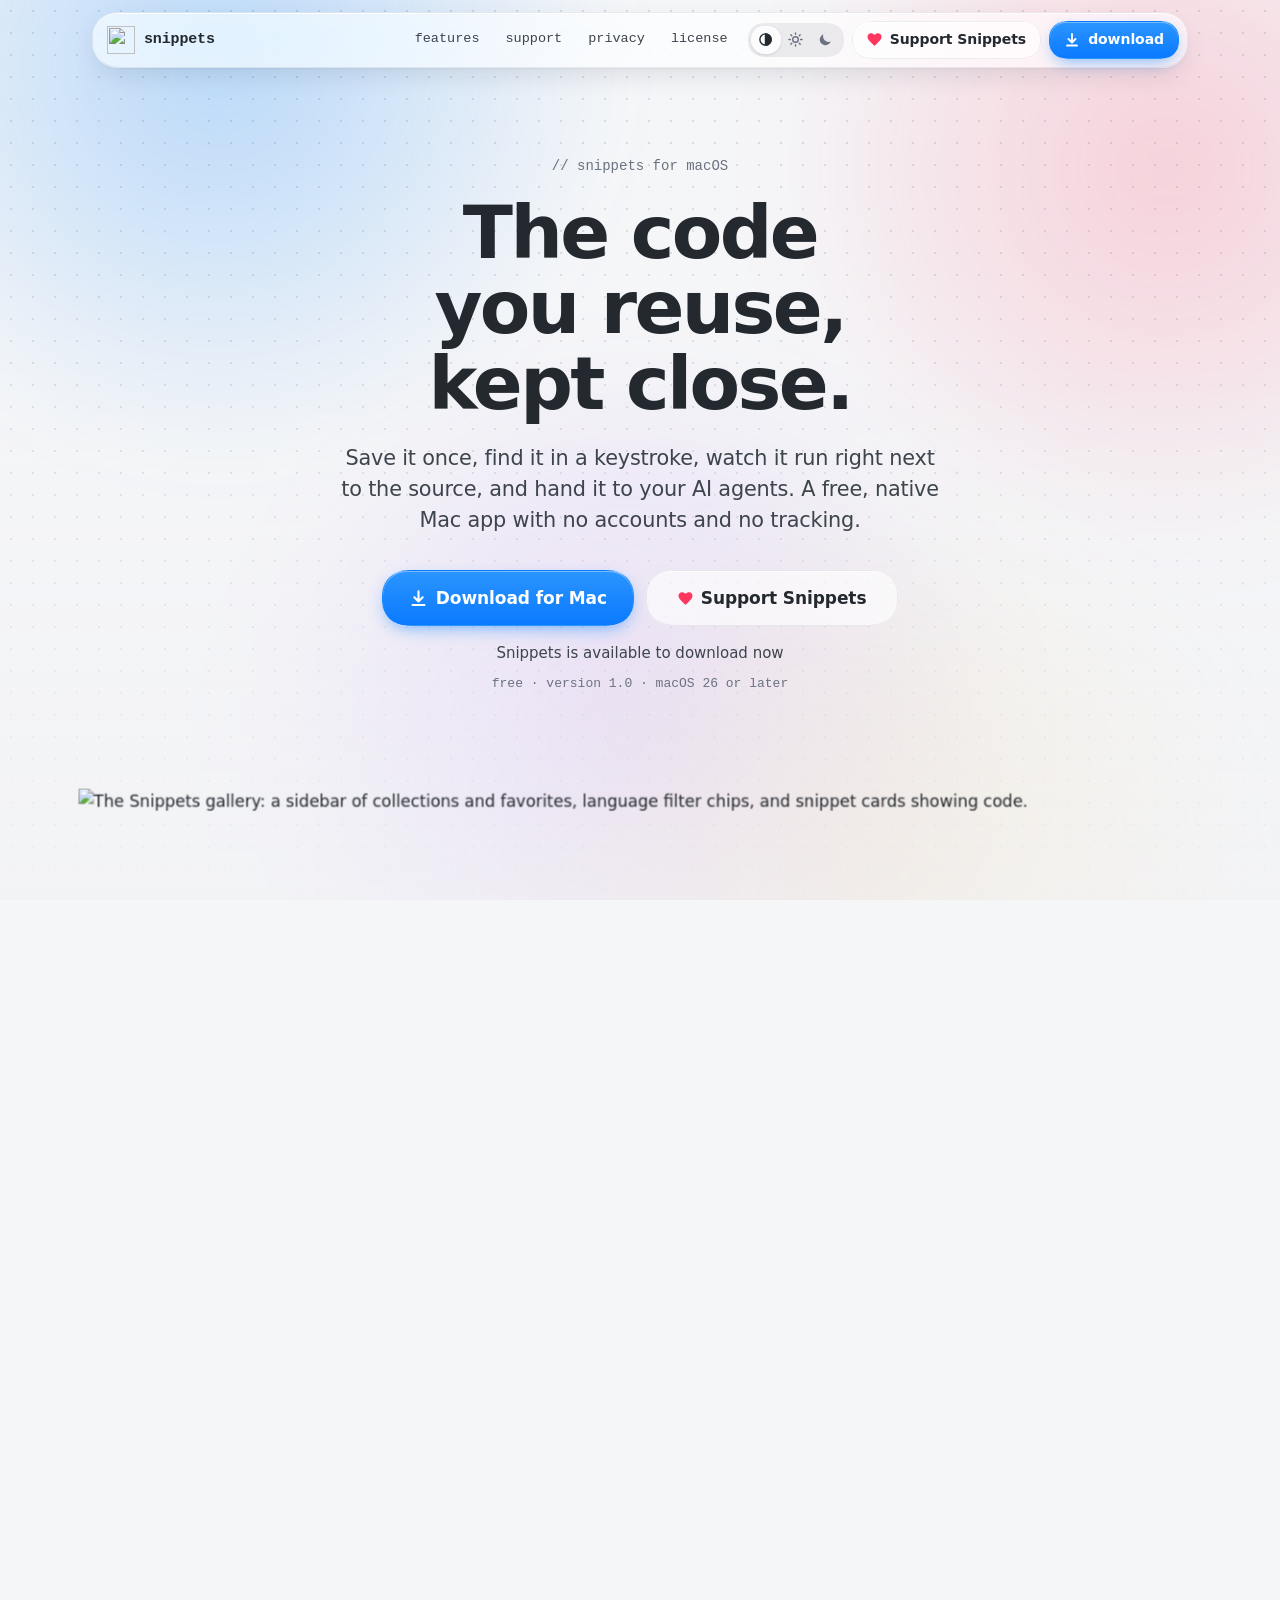
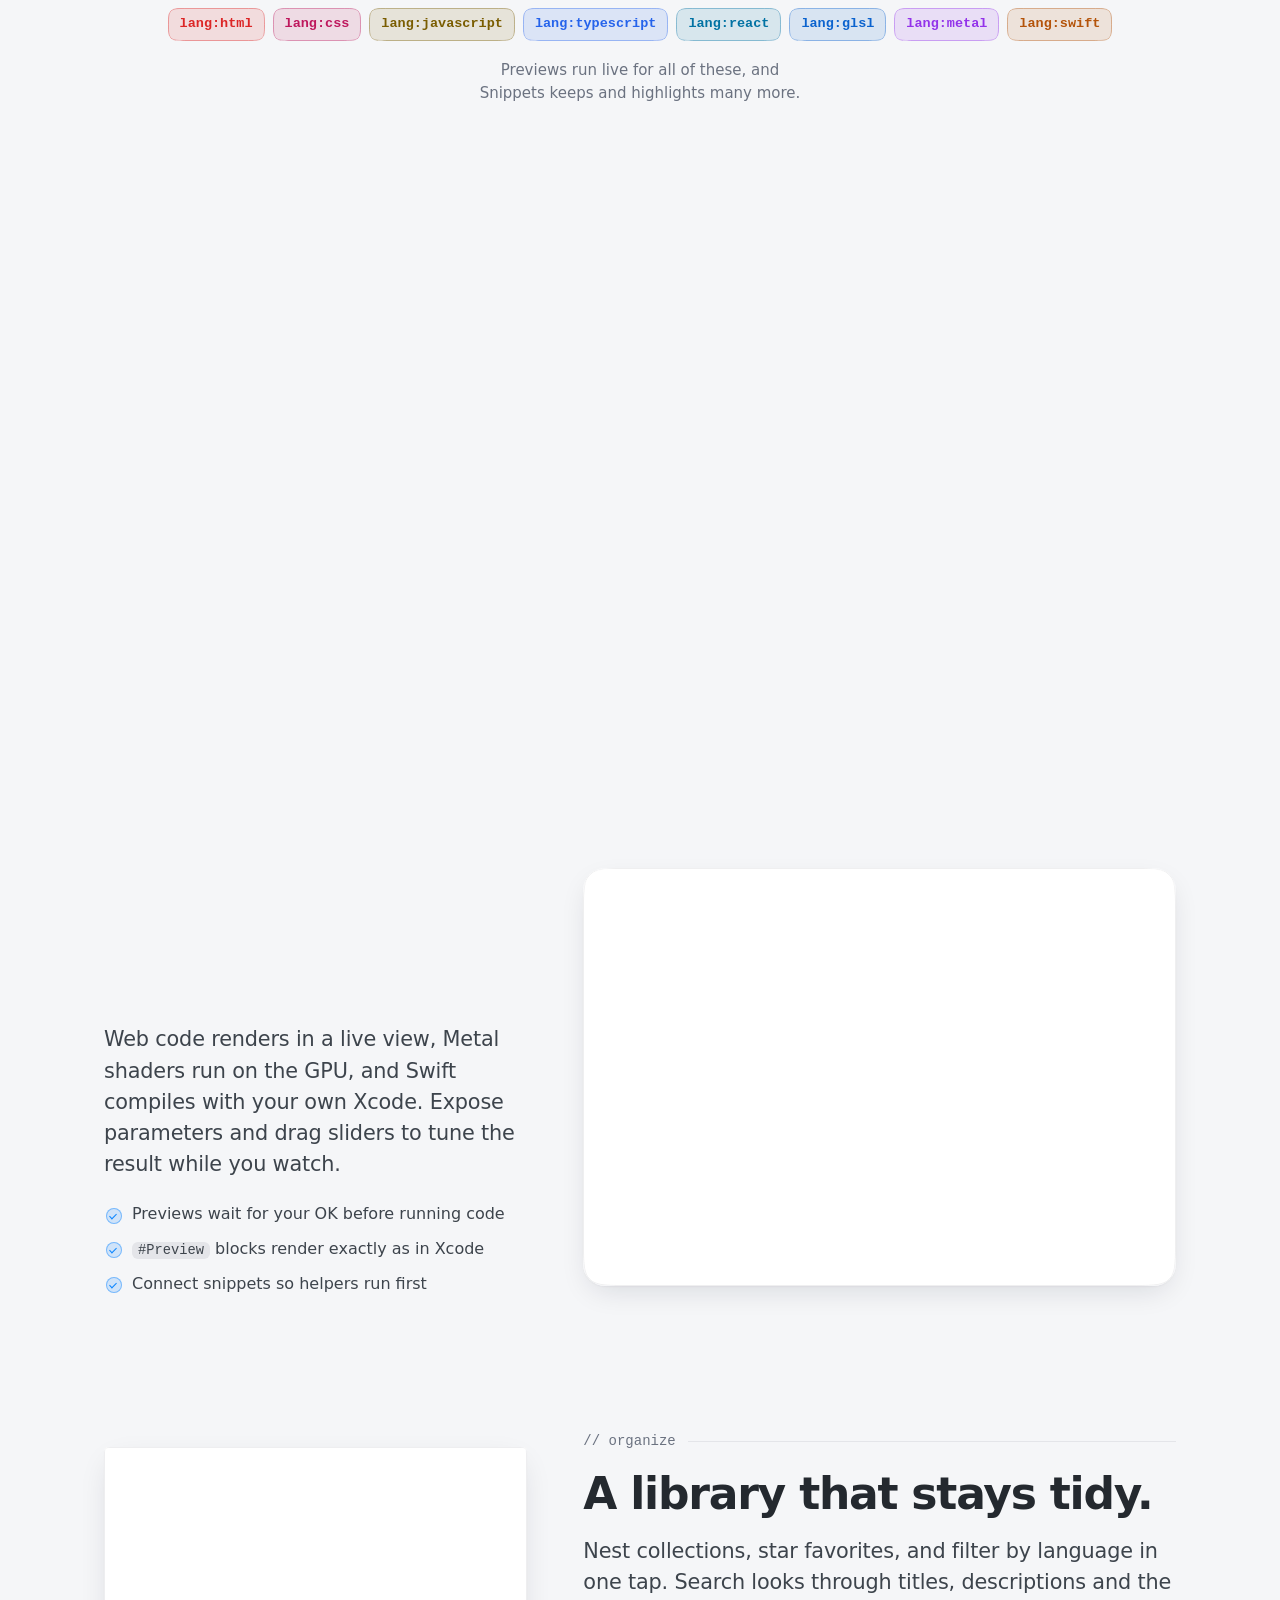
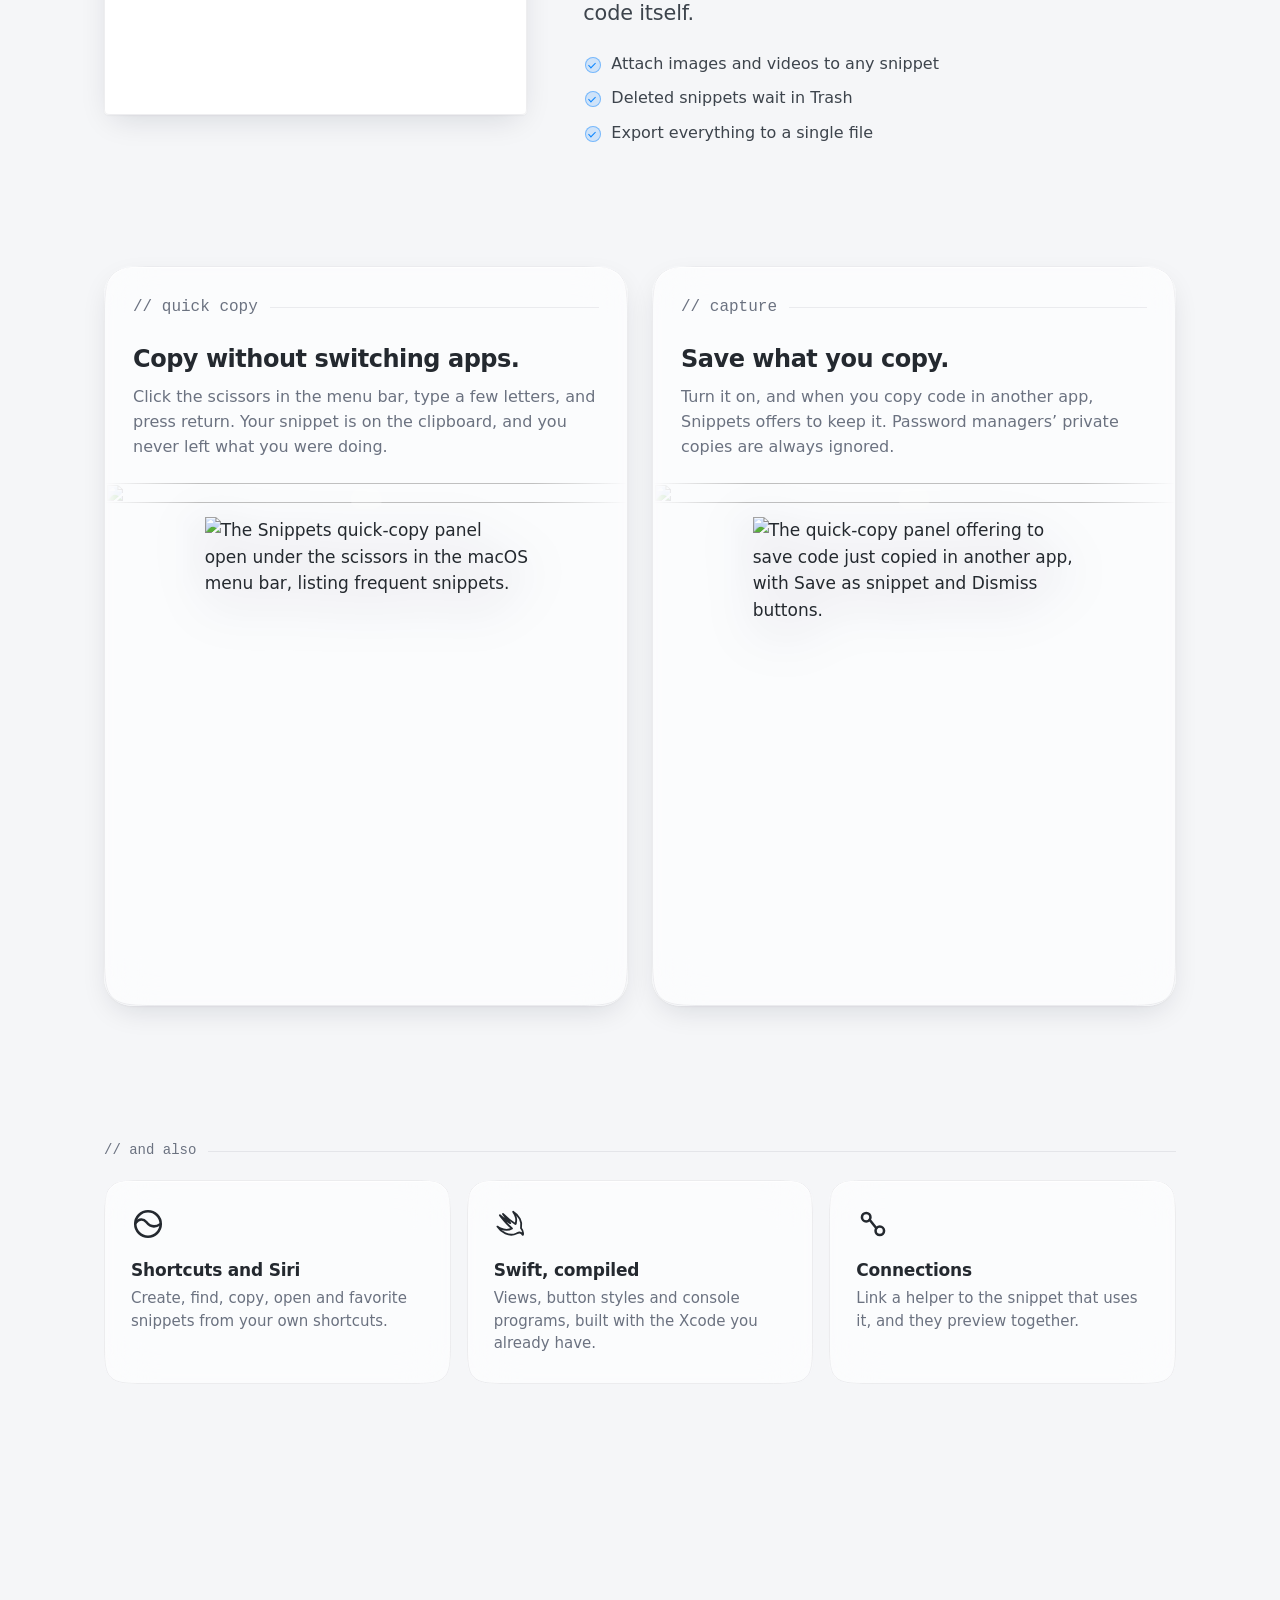
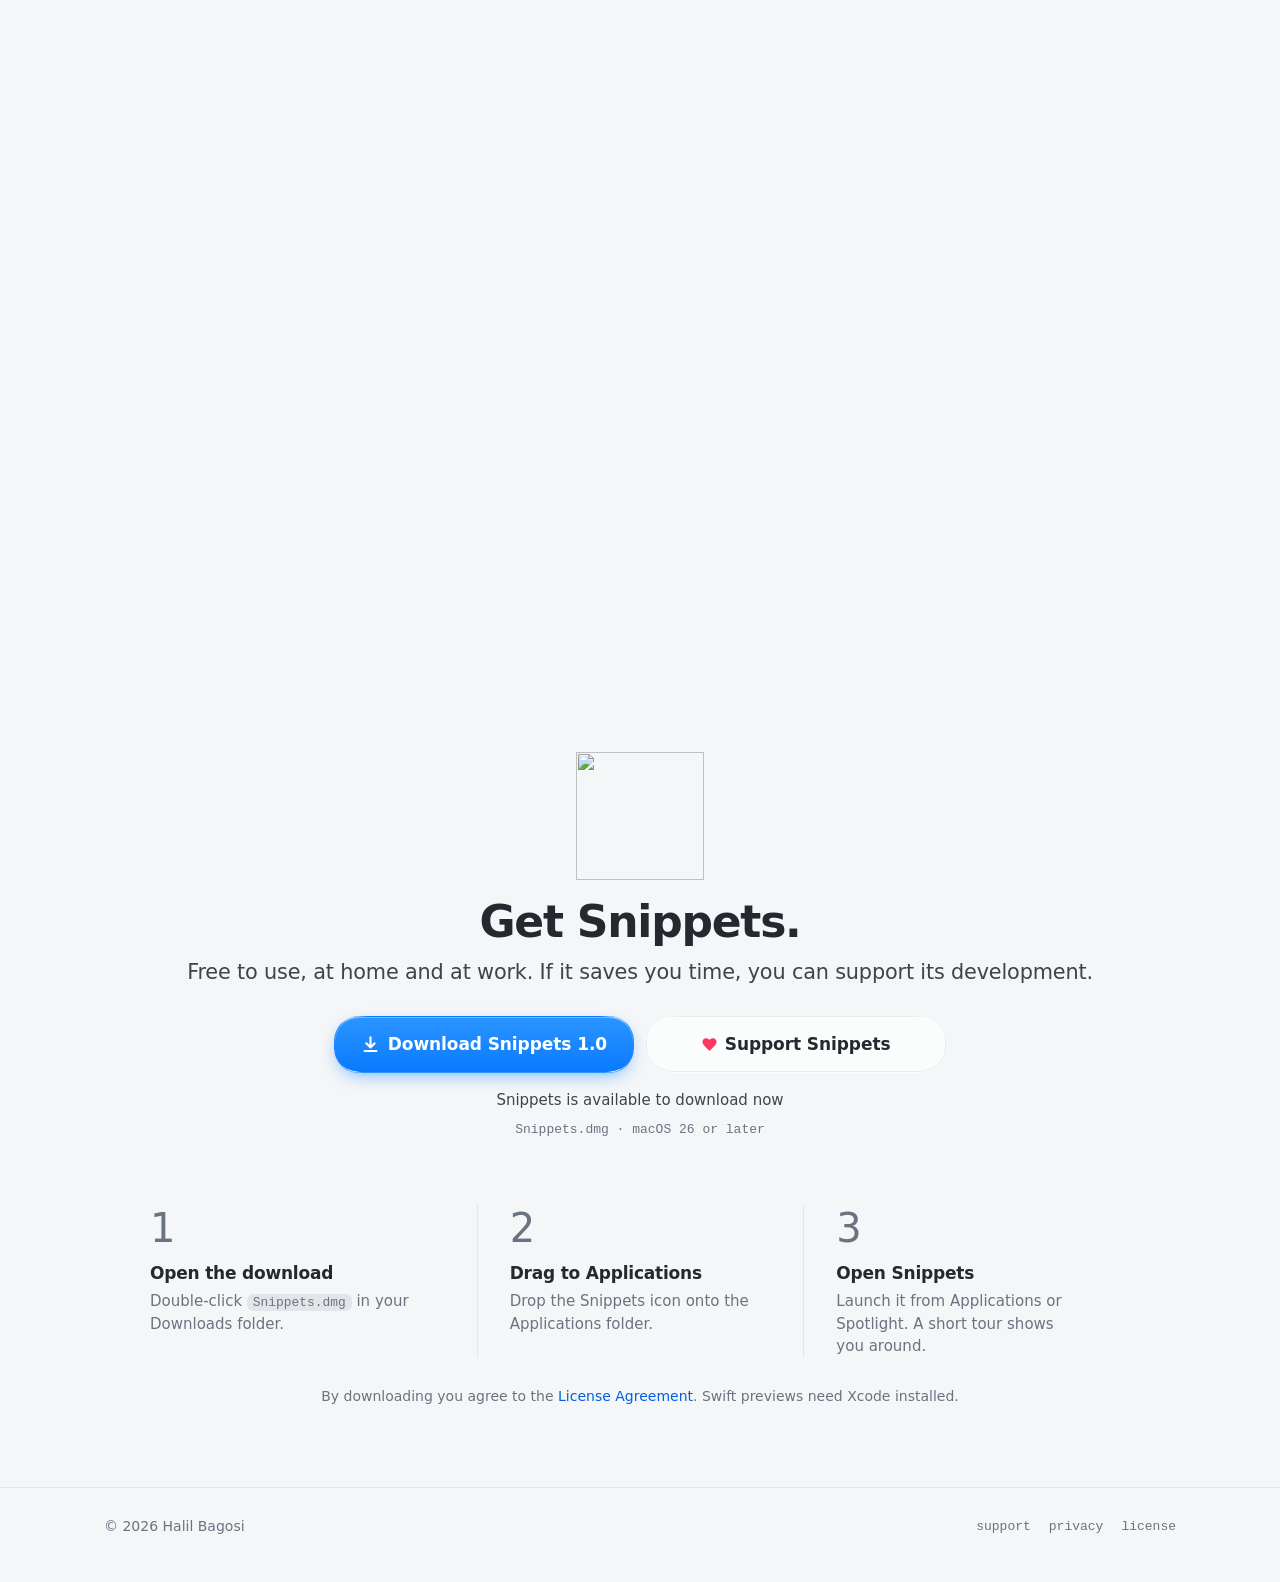
==== commit dd25a5e3: "Hover on language chips; arrow cursor on things you can't click Co-Authored-By: Claude Opus 5.5 <nor" ====
--- a/index.html
+++ b/index.html
@@ -14,7 +14,7 @@
   <link rel="icon" href="icon-light.png" media="(prefers-color-scheme: light)">
   <link rel="icon" href="icon-dark.png" media="(prefers-color-scheme: dark)">
 <!-- /favicons -->
-  <link rel="stylesheet" href="style.css?v=0638dbdf40">
+  <link rel="stylesheet" href="style.css?v=d12fee1ae2">
   <link rel="stylesheet" href="home.css?v=95de49b46c">
   <script>try{var t=localStorage.getItem("theme");if(t==="light"||t==="dark")document.documentElement.dataset.theme=t}catch(e){}try{var n=navigator;if(/iPhone|iPad|iPod|Android/i.test(n.userAgent))document.documentElement.dataset.device="mobile"}catch(e){}</script>
   <script src="site.js?v=34f149bb03" defer></script>
--- a/style.css
+++ b/style.css
@@ -0,0 +1,635 @@
+/* Snippets site — mirrors the app's design system
+   (Sources/Snippets/DesignSystem, Services/Theme.swift): the canvas and dot
+   grid, drifting colour glows, glass surfaces with a white hairline rim,
+   `// section` monospace labels and lowercase `lang:` chips.
+
+   Theme: follows the system unless the visitor picks one; site.js sets
+   [data-theme] on <html> before first paint. */
+
+/* ───────────── Tokens ───────────── */
+
+:root {
+  color-scheme: light;
+
+  /* Theme.swift canvas / canvasDeep / text */
+  --canvas: #f5f6f8;
+  --canvas-deep: #f1f2f5;
+  --text: #24292f;
+  --text-2: #3d444c;
+  --text-3: #6b7280;
+  --accent: #0a84ff;
+  --accent-ink: #0060df;
+  --pink: #ff375f;
+  --yellow: #ffbd3b;
+  --purple: #a855f7;
+
+  /* Glass (DSGlassModifier): material + white rim + soft drop shadow */
+  --glass: rgba(255, 255, 255, 0.62);
+  --glass-strong: rgba(255, 255, 255, 0.82);
+  --glass-rim: rgba(255, 255, 255, 0.9);
+  --glass-edge: rgba(15, 23, 42, 0.07);
+  --glass-shadow: 0 1px 2px rgba(15, 23, 42, 0.04), 0 10px 30px -8px rgba(15, 23, 42, 0.14);
+  --well: rgba(255, 255, 255, 0.55);
+  --code-bg: #ffffff;
+
+  --dot: rgba(15, 23, 42, 0.12);
+  --glow-a: rgba(10, 132, 255, 0.26);
+  --glow-b: rgba(255, 55, 95, 0.2);
+  --glow-c: rgba(168, 85, 247, 0.2);
+  --glow-d: rgba(255, 189, 59, 0.18);
+
+  /* DSRadius */
+  --r-sm: 8px;
+  --r-md: 16px;
+  --r-lg: 22px;
+  --r-xl: 28px;
+
+  --font: -apple-system, BlinkMacSystemFont, "SF Pro Text", "SF Pro Display", system-ui, sans-serif;
+  --mono: ui-monospace, "SF Mono", SFMono-Regular, Menlo, monospace;
+
+  /* DSMotion springs as CSS linear() curves (generated, settle ≈ duration). */
+  --spring-reveal: linear(0, 0.0194, 0.0685, 0.1362, 0.2141, 0.2962, 0.3782, 0.4571, 0.531, 0.5988, 0.6599, 0.7143, 0.7619, 0.8033, 0.8388, 0.8691, 0.8946, 0.9159, 0.9336, 0.9482, 0.9601, 0.9697, 0.9774, 0.9834, 0.9882, 0.9919, 0.9948, 0.9969, 0.9985, 0.9996, 1.0004, 1.0009, 1.0013, 1.0014, 1.0015, 1.0015, 1.0015, 1.0014, 1.0012, 1.0011, 1);
+  --spring-reveal-d: 460ms;
+  --spring-page: linear(0, 0.0122, 0.0442, 0.09, 0.145, 0.2055, 0.2687, 0.3324, 0.3949, 0.4553, 0.5125, 0.5661, 0.6159, 0.6615, 0.7032, 0.7408, 0.7747, 0.8049, 0.8318, 0.8556, 0.8766, 0.8949, 0.9109, 0.9248, 0.9368, 0.9472, 0.9561, 0.9636, 0.9701, 0.9756, 0.9802, 0.984, 0.9873, 0.9899, 0.9922, 0.994, 0.9955, 0.9967, 0.9976, 0.9984, 1);
+  --spring-page-d: 900ms;
+  --spring-pop: linear(0, 0.023, 0.0791, 0.1537, 0.2368, 0.3217, 0.404, 0.4813, 0.5521, 0.6157, 0.6722, 0.7218, 0.7648, 0.8019, 0.8338, 0.8609, 0.8839, 0.9034, 0.9197, 0.9335, 0.9449, 0.9545, 0.9625, 0.9691, 0.9746, 0.9791, 0.9829, 0.986, 0.9885, 0.9906, 0.9923, 0.9937, 0.9949, 0.9958, 0.9966, 0.9972, 0.9977, 0.9982, 0.9985, 0.9988, 1);
+  --spring-pop-d: 330ms;
+  --ease-out: cubic-bezier(0.22, 1, 0.36, 1);
+}
+
+/* Dark: the app's own dark canvas. Applied by system preference unless the
+   visitor chose light, or always when they chose dark. */
+@media (prefers-color-scheme: dark) {
+  :root:not([data-theme="light"]) {
+    color-scheme: dark;
+    --canvas: #0e1014;
+    --canvas-deep: #090b0e;
+    --text: #e6edf3;
+    --text-2: #c2cad3;
+    --text-3: #949ca6;
+    --accent: #0a84ff;
+    --accent-ink: #4aa3ff;
+    --glass: rgba(28, 33, 40, 0.55);
+    --glass-strong: rgba(24, 28, 34, 0.78);
+    --glass-rim: rgba(255, 255, 255, 0.14);
+    --glass-edge: rgba(255, 255, 255, 0.06);
+    --glass-shadow: 0 1px 2px rgba(0, 0, 0, 0.3), 0 14px 40px -10px rgba(0, 0, 0, 0.55);
+    --well: rgba(10, 12, 16, 0.6);
+    --code-bg: #0a0b0d;
+    --dot: rgba(255, 255, 255, 0.075);
+    --glow-a: rgba(10, 132, 255, 0.2);
+    --glow-b: rgba(255, 55, 95, 0.15);
+    --glow-c: rgba(168, 85, 247, 0.17);
+    --glow-d: rgba(255, 189, 59, 0.1);
+  }
+}
+:root[data-theme="dark"] {
+  color-scheme: dark;
+  --canvas: #0e1014;
+  --canvas-deep: #090b0e;
+  --text: #e6edf3;
+  --text-2: #c2cad3;
+  --text-3: #949ca6;
+  --accent: #0a84ff;
+  --accent-ink: #4aa3ff;
+  --glass: rgba(28, 33, 40, 0.55);
+  --glass-strong: rgba(24, 28, 34, 0.78);
+  --glass-rim: rgba(255, 255, 255, 0.14);
+  --glass-edge: rgba(255, 255, 255, 0.06);
+  --glass-shadow: 0 1px 2px rgba(0, 0, 0, 0.3), 0 14px 40px -10px rgba(0, 0, 0, 0.55);
+  --well: rgba(10, 12, 16, 0.6);
+  --code-bg: #0a0b0d;
+  --dot: rgba(255, 255, 255, 0.075);
+  --glow-a: rgba(10, 132, 255, 0.2);
+  --glow-b: rgba(255, 55, 95, 0.15);
+  --glow-c: rgba(168, 85, 247, 0.17);
+  --glow-d: rgba(255, 189, 59, 0.1);
+}
+
+/* Light/dark media: an element marked .theme-light shows only in light,
+   .theme-dark only in dark. Hidden <img loading=lazy> never downloads. */
+@media (prefers-color-scheme: light) {
+  :root:not([data-theme="dark"]) .theme-dark { display: none !important; }
+}
+@media (prefers-color-scheme: dark) {
+  :root:not([data-theme="light"]) .theme-light { display: none !important; }
+}
+:root[data-theme="light"] .theme-dark { display: none !important; }
+:root[data-theme="dark"] .theme-light { display: none !important; }
+
+/* ───────────── Base ───────────── */
+
+*, *::before, *::after { box-sizing: border-box; }
+
+html {
+  -webkit-text-size-adjust: 100%;
+  scroll-behavior: smooth;
+  scroll-padding-top: 96px;
+}
+
+body {
+  margin: 0;
+  min-height: 100vh;
+  background: var(--canvas);
+  color: var(--text);
+  font-family: var(--font);
+  font-size: 17px;
+  line-height: 1.55;
+  -webkit-font-smoothing: antialiased;
+  overflow-x: hidden;
+  transition: background-color 300ms var(--ease-out), color 300ms var(--ease-out);
+}
+
+a { color: var(--accent-ink); text-decoration: none; }
+a:hover { text-decoration: underline; text-underline-offset: 3px; }
+
+img, video { display: block; max-width: 100%; }
+
+:focus-visible {
+  outline: 2px solid var(--accent);
+  outline-offset: 3px;
+  border-radius: 6px;
+}
+
+.wrap {
+  width: 100%;
+  max-width: 1120px;
+  margin: 0 auto;
+  padding: 0 24px;
+}
+.wrap-narrow { max-width: 760px; }
+
+.sr-only {
+  position: absolute; width: 1px; height: 1px; overflow: hidden;
+  clip: rect(0 0 0 0); white-space: nowrap;
+}
+
+/* ───────────── Backdrop: canvas, dot grid, drifting glows ───────────── */
+
+.backdrop {
+  position: fixed;
+  inset: 0;
+  z-index: -1;
+  pointer-events: none;
+  overflow: hidden;
+}
+.backdrop::before {          /* dot grid (DotGridBackground: 22pt, 1.4pt dots) */
+  content: "";
+  position: absolute;
+  inset: 0;
+  background-image: radial-gradient(circle at center, var(--dot) 0.8px, transparent 1.2px);
+  background-size: 22px 22px;
+  -webkit-mask-image: linear-gradient(to bottom, #000 0%, rgba(0, 0, 0, 0.85) 55%, rgba(0, 0, 0, 0.35) 100%);
+          mask-image: linear-gradient(to bottom, #000 0%, rgba(0, 0, 0, 0.85) 55%, rgba(0, 0, 0, 0.35) 100%);
+}
+.backdrop::after {           /* canvas → canvasDeep fade */
+  content: "";
+  position: absolute;
+  inset: 0;
+  background: linear-gradient(to bottom, transparent 40%, var(--canvas-deep));
+  opacity: 0.6;
+}
+
+.glow {
+  position: absolute;
+  width: 62vmax;
+  height: 62vmax;
+  border-radius: 50%;
+  filter: blur(40px);
+  will-change: transform;
+  transition: background 300ms var(--ease-out);
+}
+.glow-a { background: radial-gradient(closest-side, var(--glow-a), transparent); top: -26vmax; left: -14vmax; animation: drift-a 64s ease-in-out infinite alternate; }
+.glow-b { background: radial-gradient(closest-side, var(--glow-b), transparent); top: -18vmax; right: -22vmax; animation: drift-b 78s ease-in-out infinite alternate; }
+.glow-c { background: radial-gradient(closest-side, var(--glow-c), transparent); top: 38vh; left: 18vw; animation: drift-c 92s ease-in-out infinite alternate; }
+.glow-d { background: radial-gradient(closest-side, var(--glow-d), transparent); bottom: -30vmax; right: 0; animation: drift-d 70s ease-in-out infinite alternate; }
+
+/* Slow, small drifts — the app's glows move at ~0.07 Hz; these are slower. */
+@keyframes drift-a { to { transform: translate3d(14vw, 10vh, 0) scale(1.08); } }
+@keyframes drift-b { to { transform: translate3d(-12vw, 14vh, 0) scale(0.94); } }
+@keyframes drift-c { to { transform: translate3d(-16vw, -8vh, 0) scale(1.1); } }
+@keyframes drift-d { to { transform: translate3d(-18vw, -12vh, 0) scale(1.05); } }
+
+/* ───────────── Glass ───────────── */
+
+.glass {
+  background: var(--glass);
+  -webkit-backdrop-filter: blur(24px) saturate(170%);
+          backdrop-filter: blur(24px) saturate(170%);
+  border: 1px solid var(--glass-edge);
+  box-shadow: inset 0 1px 0 var(--glass-rim), var(--glass-shadow);
+  border-radius: var(--r-lg);
+}
+
+/* ───────────── Navigation: floating glass capsule ───────────── */
+
+.nav {
+  position: sticky;
+  top: 12px;
+  z-index: 50;
+  margin: 12px auto 0;
+  width: calc(100% - 24px);
+  max-width: 1096px;
+  display: flex;
+  align-items: center;
+  gap: 8px;
+  padding: 8px 8px 8px 14px;
+  border-radius: 999px;
+  transition: background-color 250ms var(--ease-out), box-shadow 250ms var(--ease-out);
+}
+.nav.is-scrolled { background: var(--glass-strong); }
+
+.brand {
+  display: flex;
+  align-items: center;
+  gap: 9px;
+  color: var(--text);
+  font-family: var(--mono);
+  font-size: 15px;
+  font-weight: 600;
+  letter-spacing: -0.01em;
+  margin-right: auto;
+}
+.brand:hover { text-decoration: none; }
+.brand img { width: 28px; height: 28px; }
+
+.nav-links { display: flex; gap: 2px; }
+.nav-links a {
+  font-family: var(--mono);
+  font-size: 13.5px;
+  color: var(--text-2);
+  padding: 7px 12px;
+  border-radius: 999px;
+  transition: background-color 140ms ease-out, color 140ms ease-out;
+}
+.nav-links a:hover { text-decoration: none; background: var(--glass-edge); color: var(--text); }
+.nav-links a[aria-current="page"] { color: var(--text); background: var(--glass-edge); }
+
+/* Theme toggle: segmented auto / light / dark */
+.theme-toggle {
+  position: relative;
+  display: flex;
+  padding: 3px;
+  border-radius: 999px;
+  background: var(--glass-edge);
+}
+.theme-toggle button {
+  position: relative;
+  z-index: 1;
+  display: grid;
+  place-items: center;
+  width: 30px;
+  height: 28px;
+  padding: 0;
+  border: 0;
+  border-radius: 999px;
+  background: none;
+  color: var(--text-3);
+  cursor: pointer;
+  transition: color 140ms ease-out, transform 100ms ease-out;
+}
+.theme-toggle button:active { transform: scale(0.9); }
+.theme-toggle button[aria-pressed="true"] { color: var(--text); }
+.theme-toggle svg { width: 15px; height: 15px; }
+.theme-toggle .thumb {           /* slides between segments (popover spring) */
+  position: absolute;
+  top: 3px;
+  left: 3px;
+  width: 30px;
+  height: 28px;
+  border-radius: 999px;
+  background: var(--glass-strong);
+  box-shadow: inset 0 1px 0 var(--glass-rim), 0 1px 3px rgba(0, 0, 0, 0.12);
+  transition: transform var(--spring-pop-d) var(--spring-pop);
+}
+
+/* ───────────── Buttons ───────────── */
+
+.btn {
+  display: inline-flex;
+  align-items: center;
+  justify-content: center;
+  gap: 8px;
+  font-family: var(--font);
+  font-weight: 600;
+  font-size: 15px;
+  letter-spacing: -0.005em;
+  padding: 9px 16px;
+  border-radius: 999px;
+  border: 1px solid transparent;
+  cursor: pointer;
+  white-space: nowrap;
+  transition: transform 110ms ease-out, filter 140ms ease-out, box-shadow 140ms ease-out, background-color 140ms ease-out;
+}
+.btn:hover { text-decoration: none; }
+.btn:active { transform: scale(0.97); }   /* feedback on press, not release */
+.btn svg { width: 16px; height: 16px; flex: none; }
+
+.btn-primary {
+  color: #fff;
+  background: linear-gradient(180deg, #2b95ff, #0a7aff);
+  box-shadow: inset 0 1px 0 rgba(255, 255, 255, 0.35), 0 6px 18px -6px rgba(10, 132, 255, 0.65);
+}
+.btn-primary:hover { filter: brightness(1.07); box-shadow: inset 0 1px 0 rgba(255, 255, 255, 0.35), 0 10px 26px -6px rgba(10, 132, 255, 0.7); }
+
+.btn-glass {
+  color: var(--text);
+  background: var(--glass);
+  border-color: var(--glass-edge);
+  box-shadow: inset 0 1px 0 var(--glass-rim);
+}
+.btn-glass:hover { background: var(--glass-strong); }
+
+.btn-lg { font-size: 17px; padding: 14px 26px; }
+
+/* A button for something not available yet: greyed, not clickable.
+   Download buttons are disabled on browsers that say they run on iOS or
+   Android (Snippets is a Mac app) — never by touch support, since Macs
+   have touchscreens too. The <head> script marks those devices before
+   first paint, and site.js then takes the link away. */
+.btn.is-disabled,
+.btn.is-disabled:hover,
+:root[data-device="mobile"] .btn[href$="Snippets.dmg"] {
+  color: var(--text-3);
+  background: var(--glass-edge);
+  border-color: var(--glass-edge);
+  box-shadow: none;
+  filter: none;
+  /* Not clickable, so the cursor stays the arrow. */
+  cursor: default;
+}
+.btn.is-disabled:active { transform: none; }
+:root[data-device="mobile"] .btn[href$="Snippets.dmg"] { pointer-events: none; }
+
+.soon {
+  margin: 16px 0 0;
+  font-size: 15px;
+  color: var(--text-2);
+}
+.btn-lg svg { width: 19px; height: 19px; }
+
+.nav .btn { padding: 7px 14px; font-size: 14px; }
+
+/* Support Snippets: glass, with the icon's pink heart. */
+.btn-sponsor svg { color: var(--pink); width: 15px; height: 15px; transition: transform 200ms var(--ease-out); }
+.btn-sponsor:hover svg { transform: scale(1.15); }
+
+/* ───────────── Type ───────────── */
+
+.eyebrow,
+.section-label {
+  font-family: var(--mono);
+  font-size: 14px;
+  color: var(--text-3);
+  letter-spacing: 0;
+}
+.section-label {             /* the app's "// preview ───────" row */
+  display: flex;
+  align-items: center;
+  gap: 12px;
+  margin-bottom: 18px;
+}
+.section-label::after {
+  content: "";
+  flex: 1;
+  height: 1px;
+  background: var(--glass-edge);
+}
+
+h1, h2, h3 {
+  color: var(--text);
+  font-weight: 700;
+  margin: 0;
+  text-wrap: balance;
+}
+.display {
+  font-size: clamp(2.6rem, 6.4vw, 4.6rem);
+  line-height: 1.02;
+  letter-spacing: -0.035em;
+}
+.headline {
+  font-size: clamp(1.9rem, 4vw, 2.75rem);
+  line-height: 1.08;
+  letter-spacing: -0.028em;
+}
+h3 { font-size: 19px; line-height: 1.3; letter-spacing: -0.012em; }
+
+.lede {
+  font-size: clamp(1.1rem, 1.8vw, 1.3rem);
+  line-height: 1.5;
+  color: var(--text-2);
+  letter-spacing: -0.008em;
+  text-wrap: pretty;
+}
+.muted { color: var(--text-3); }
+
+code, kbd {
+  font-family: var(--mono);
+  font-size: 0.86em;
+  background: var(--glass-edge);
+  padding: 1px 6px;
+  border-radius: 6px;
+}
+
+/* ───────────── Chips (lang:swift etc.) ───────────── */
+
+.chip {
+  --c: var(--accent);
+  display: inline-flex;
+  align-items: center;
+  gap: 6px;
+  font-family: var(--mono);
+  font-size: 13.5px;
+  font-weight: 600;
+  padding: 5px 11px;
+  border-radius: 9px;
+  color: var(--c);
+  background: color-mix(in srgb, var(--c) 12%, transparent);
+  border: 1px solid color-mix(in srgb, var(--c) 38%, transparent);
+  white-space: nowrap;
+  /* Chips are labels, not controls: keep the arrow, not the text I-beam. */
+  cursor: default;
+  /* No border-color: site.js redraws the border as an SVG layer. */
+  transition: background-color 140ms ease-out, box-shadow 180ms ease-out, translate 180ms var(--ease-out);
+}
+@media (hover: hover) {
+  .chip:hover {
+    background: color-mix(in srgb, var(--c) 20%, transparent);
+    box-shadow: 0 6px 16px -8px color-mix(in srgb, var(--c) 70%, transparent);
+    translate: 0 -1px;
+  }
+}
+.chip-row {
+  display: flex;
+  flex-wrap: wrap;
+  justify-content: center;
+  gap: 8px;
+}
+
+/* ───────────── Reveal on scroll ───────────── */
+/* "Materialize, don't just fade": opacity, blur and scale arrive together on
+   the app's reveal spring. Stagger 20 ms per item, capped at 120 ms
+   (DSMotion.staggerStep / staggerCap). site.js adds .is-in. */
+
+.js .reveal {
+  opacity: 0;
+  transform: translate3d(0, 18px, 0) scale(0.985);
+  filter: blur(6px);
+}
+.js .reveal.is-in {
+  opacity: 1;
+  transform: none;
+  filter: none;
+  transition:
+    opacity 360ms var(--ease-out),
+    filter 360ms var(--ease-out),
+    transform var(--spring-reveal-d) var(--spring-reveal);
+  transition-delay: calc(min(var(--i, 0) * 20ms, 120ms));
+}
+/* .reveal.is-in replaces the whole transition list, so a revealed chip
+   restates its hover transitions, undelayed by the reveal stagger. */
+.js .chip.reveal.is-in {
+  transition:
+    opacity 360ms var(--ease-out),
+    filter 360ms var(--ease-out),
+    transform var(--spring-reveal-d) var(--spring-reveal),
+    background-color 140ms ease-out,
+    box-shadow 180ms ease-out,
+    translate 180ms var(--ease-out);
+  transition-delay:
+    calc(min(var(--i, 0) * 20ms, 120ms)),
+    calc(min(var(--i, 0) * 20ms, 120ms)),
+    calc(min(var(--i, 0) * 20ms, 120ms)),
+    0ms, 0ms, 0ms;
+}
+
+/* ───────────── Footer ───────────── */
+
+.site-footer {
+  margin-top: 80px;
+  padding: 28px 0 44px;
+  border-top: 1px solid var(--glass-edge);
+  color: var(--text-3);
+  font-size: 14px;
+}
+.site-footer .wrap {
+  display: flex;
+  gap: 16px;
+  justify-content: space-between;
+  align-items: center;
+  flex-wrap: wrap;
+}
+.site-footer nav { display: flex; gap: 18px; font-family: var(--mono); font-size: 13px; }
+.site-footer a { color: var(--text-3); }
+.site-footer a:hover { color: var(--text); }
+
+/* ───────────── Document pages (support / privacy / license) ───────────── */
+
+.doc { padding: 72px 0 0; }
+.doc h1 { margin-bottom: 10px; }
+.doc .lede { margin: 0 0 28px; }
+.doc h2 {
+  font-size: 22px;
+  letter-spacing: -0.018em;
+  margin: 44px 0 10px;
+}
+.doc p, .doc ul { margin: 0 0 14px; color: var(--text-2); }
+.doc strong { color: var(--text); }
+.doc ul { padding-left: 22px; }
+.doc li { margin-bottom: 7px; }
+.doc li::marker { color: var(--text-3); }
+.meta { font-family: var(--mono); font-size: 13.5px; color: var(--text-3); margin-bottom: 28px; }
+
+.card { padding: 24px 26px; margin: 24px 0; }
+.card > :last-child { margin-bottom: 0; }
+
+.contact { display: flex; align-items: center; gap: 18px; flex-wrap: wrap; }
+.contact p { margin: 0; font-family: var(--mono); font-size: 14.5px; }
+
+/* FAQ disclosure: height animates with the page spring where supported. */
+.faq { margin-top: 8px; }
+.faq details {
+  border-bottom: 1px solid var(--glass-edge);
+  interpolate-size: allow-keywords;
+}
+.faq details::details-content {
+  height: 0;
+  overflow: clip;
+  opacity: 0;
+  transition: height var(--spring-reveal-d) var(--spring-reveal), opacity 240ms var(--ease-out), content-visibility var(--spring-reveal-d) allow-discrete;
+}
+.faq details[open]::details-content { height: auto; opacity: 1; }
+.faq summary {
+  display: flex;
+  align-items: center;
+  justify-content: space-between;
+  gap: 16px;
+  padding: 18px 2px;
+  cursor: pointer;
+  font-weight: 600;
+  letter-spacing: -0.01em;
+  list-style: none;
+}
+.faq summary::-webkit-details-marker { display: none; }
+.faq summary::after {
+  content: "";
+  flex: none;
+  width: 9px;
+  height: 9px;
+  border-right: 2px solid var(--text-3);
+  border-bottom: 2px solid var(--text-3);
+  transform: translateY(-3px) rotate(45deg);
+  transition: transform var(--spring-pop-d) var(--spring-pop);
+}
+.faq details[open] summary::after { transform: translateY(2px) rotate(225deg); }
+.faq details > :not(summary) { margin: 0 2px 16px; }
+
+.legal {
+  white-space: pre-wrap;
+  font-family: var(--mono);
+  font-size: 13px;
+  line-height: 1.6;
+  color: var(--text-2);
+  overflow-wrap: anywhere;
+}
+
+/* ───────────── Responsive ───────────── */
+
+@media (max-width: 760px) {
+  .nav-links { display: none; }
+  .wrap { padding: 0 18px; }
+  .doc { padding-top: 48px; }
+}
+/* Icon-only nav buttons are exact circles, so the glyph sits dead centre. */
+@media (max-width: 980px) {
+  .nav .btn-sponsor span { display: none; }
+  .nav .btn-sponsor { width: 36px; height: 36px; padding: 0; }
+}
+@media (max-width: 420px) {
+  .nav .btn span { display: none; }
+  .nav .btn { width: 36px; height: 36px; padding: 0; }
+}
+
+/* ───────────── Accessibility preferences ───────────── */
+
+@media (prefers-reduced-motion: reduce) {
+  html { scroll-behavior: auto; }
+  .glow { animation: none; }
+  .js .reveal { transform: none; filter: none; }
+  .js .reveal.is-in { transition: opacity 200ms ease; transition-delay: 0ms; }
+  .js .chip.reveal.is-in { transition: opacity 200ms ease, background-color 140ms ease-out, box-shadow 180ms ease-out; transition-delay: 0ms; }
+  .chip:hover { translate: none; }
+  .theme-toggle .thumb, .faq summary::after { transition-duration: 1ms; }
+  .faq details::details-content { transition: none; }
+  .btn:active { transform: none; }
+}
+
+@media (prefers-reduced-transparency: reduce) {
+  .glass, .nav { -webkit-backdrop-filter: none; backdrop-filter: none; background: var(--canvas); }
+  .glow { display: none; }
+}
+
+@media (prefers-contrast: more) {
+  :root { --glass-edge: color-mix(in srgb, var(--text) 45%, transparent); --text-3: var(--text-2); }
+  .glass { background: var(--canvas); }
+}
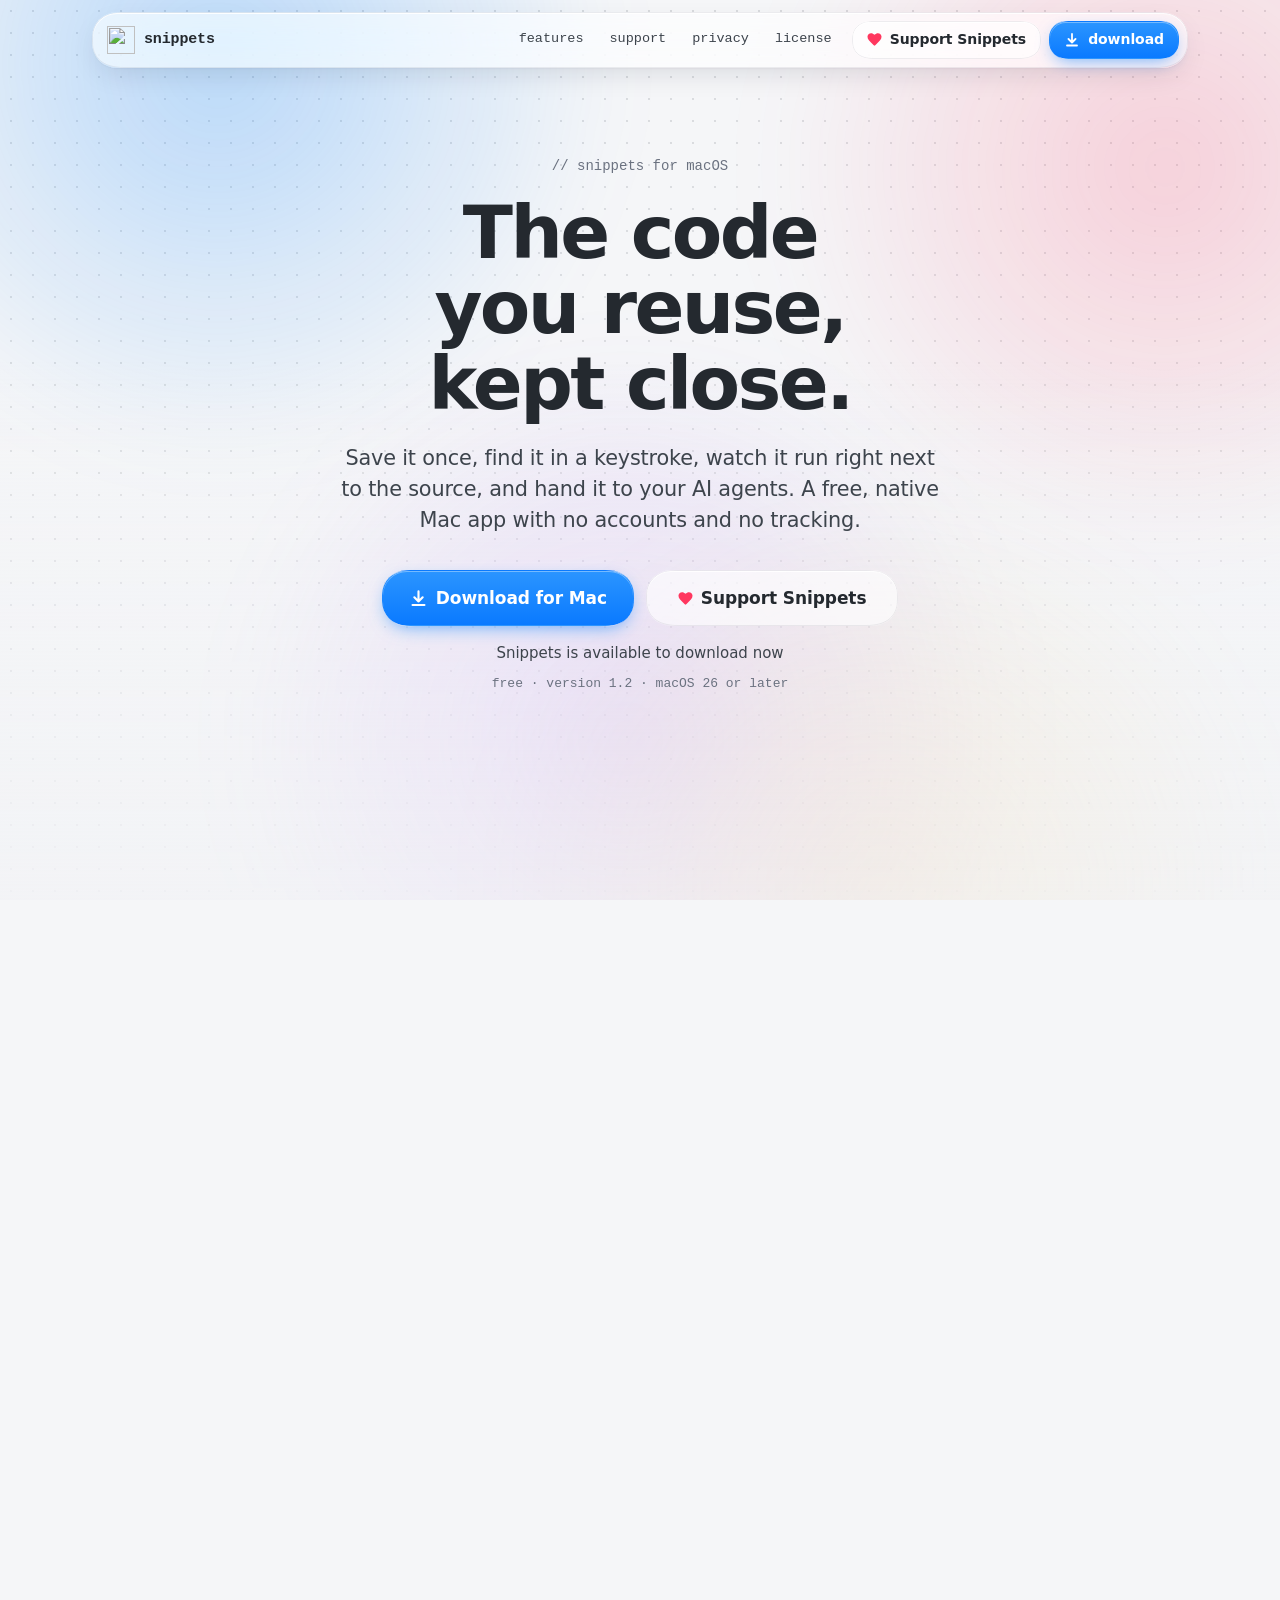
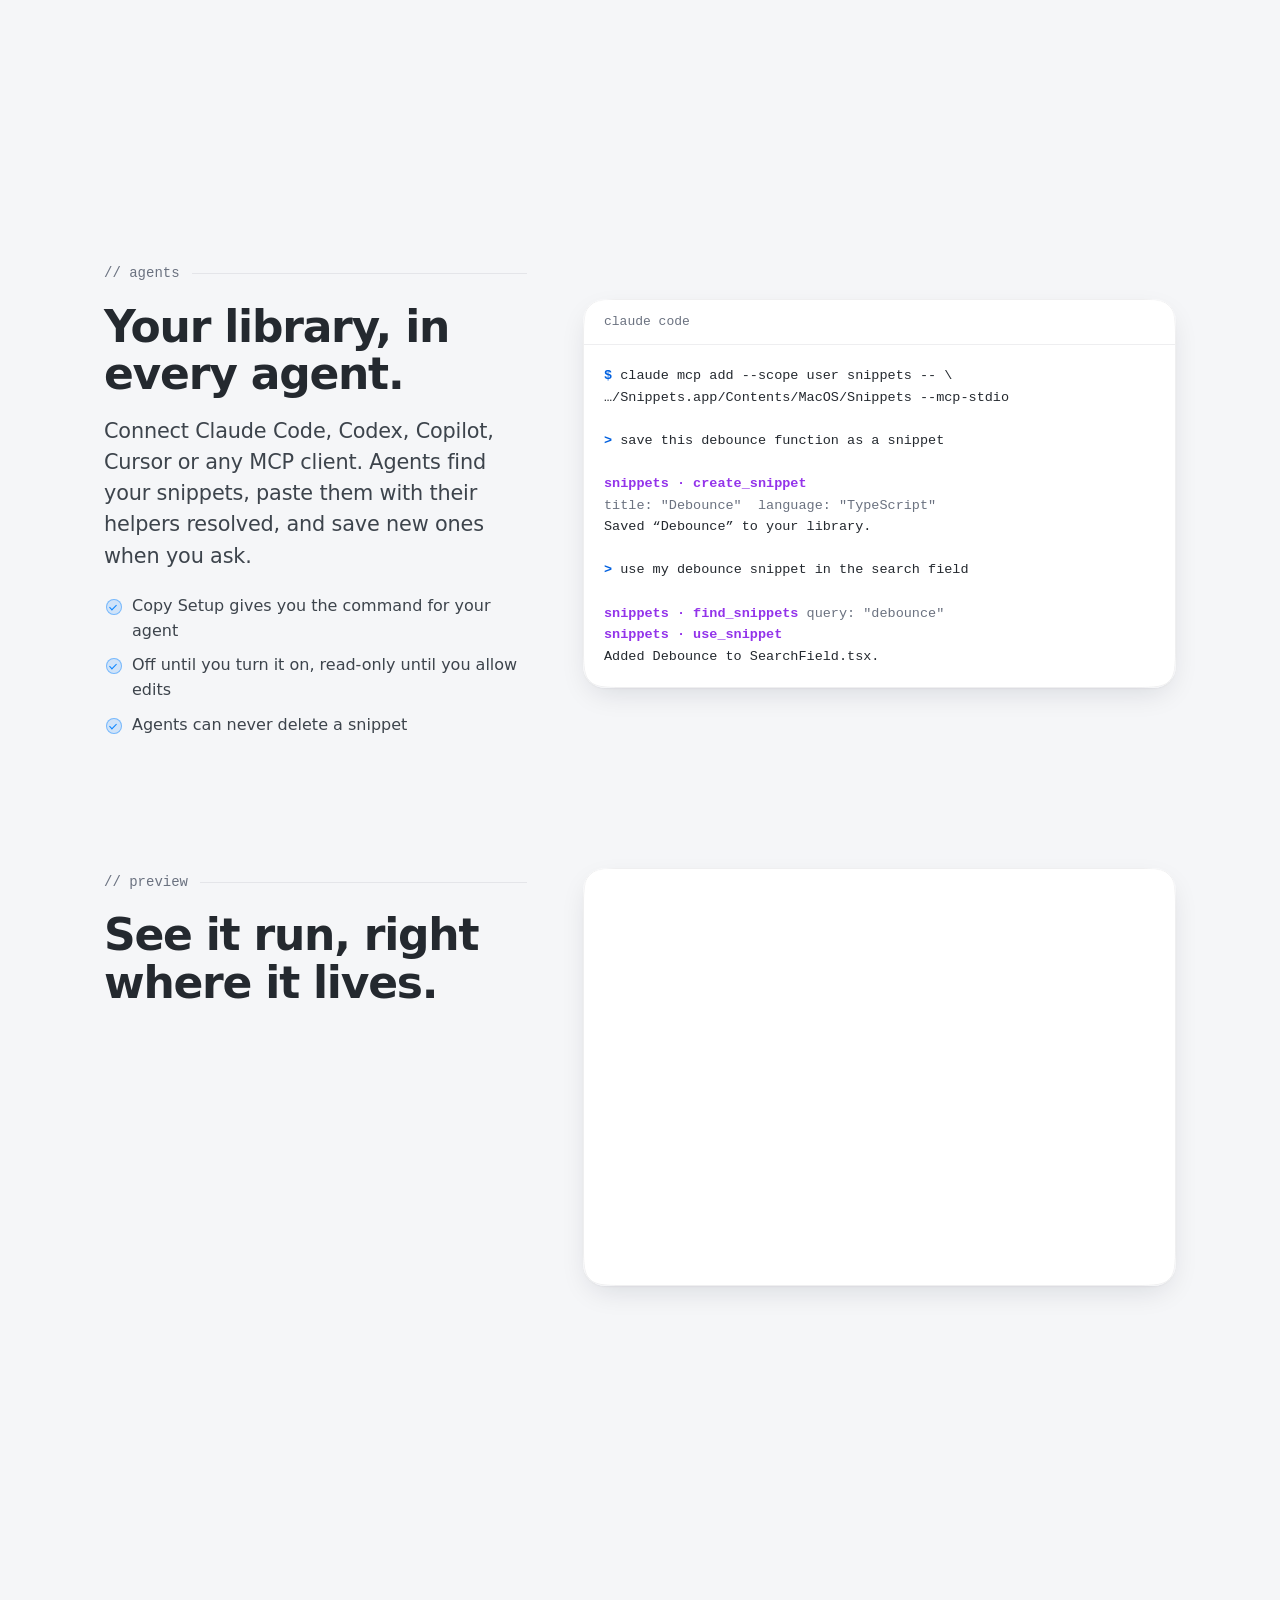
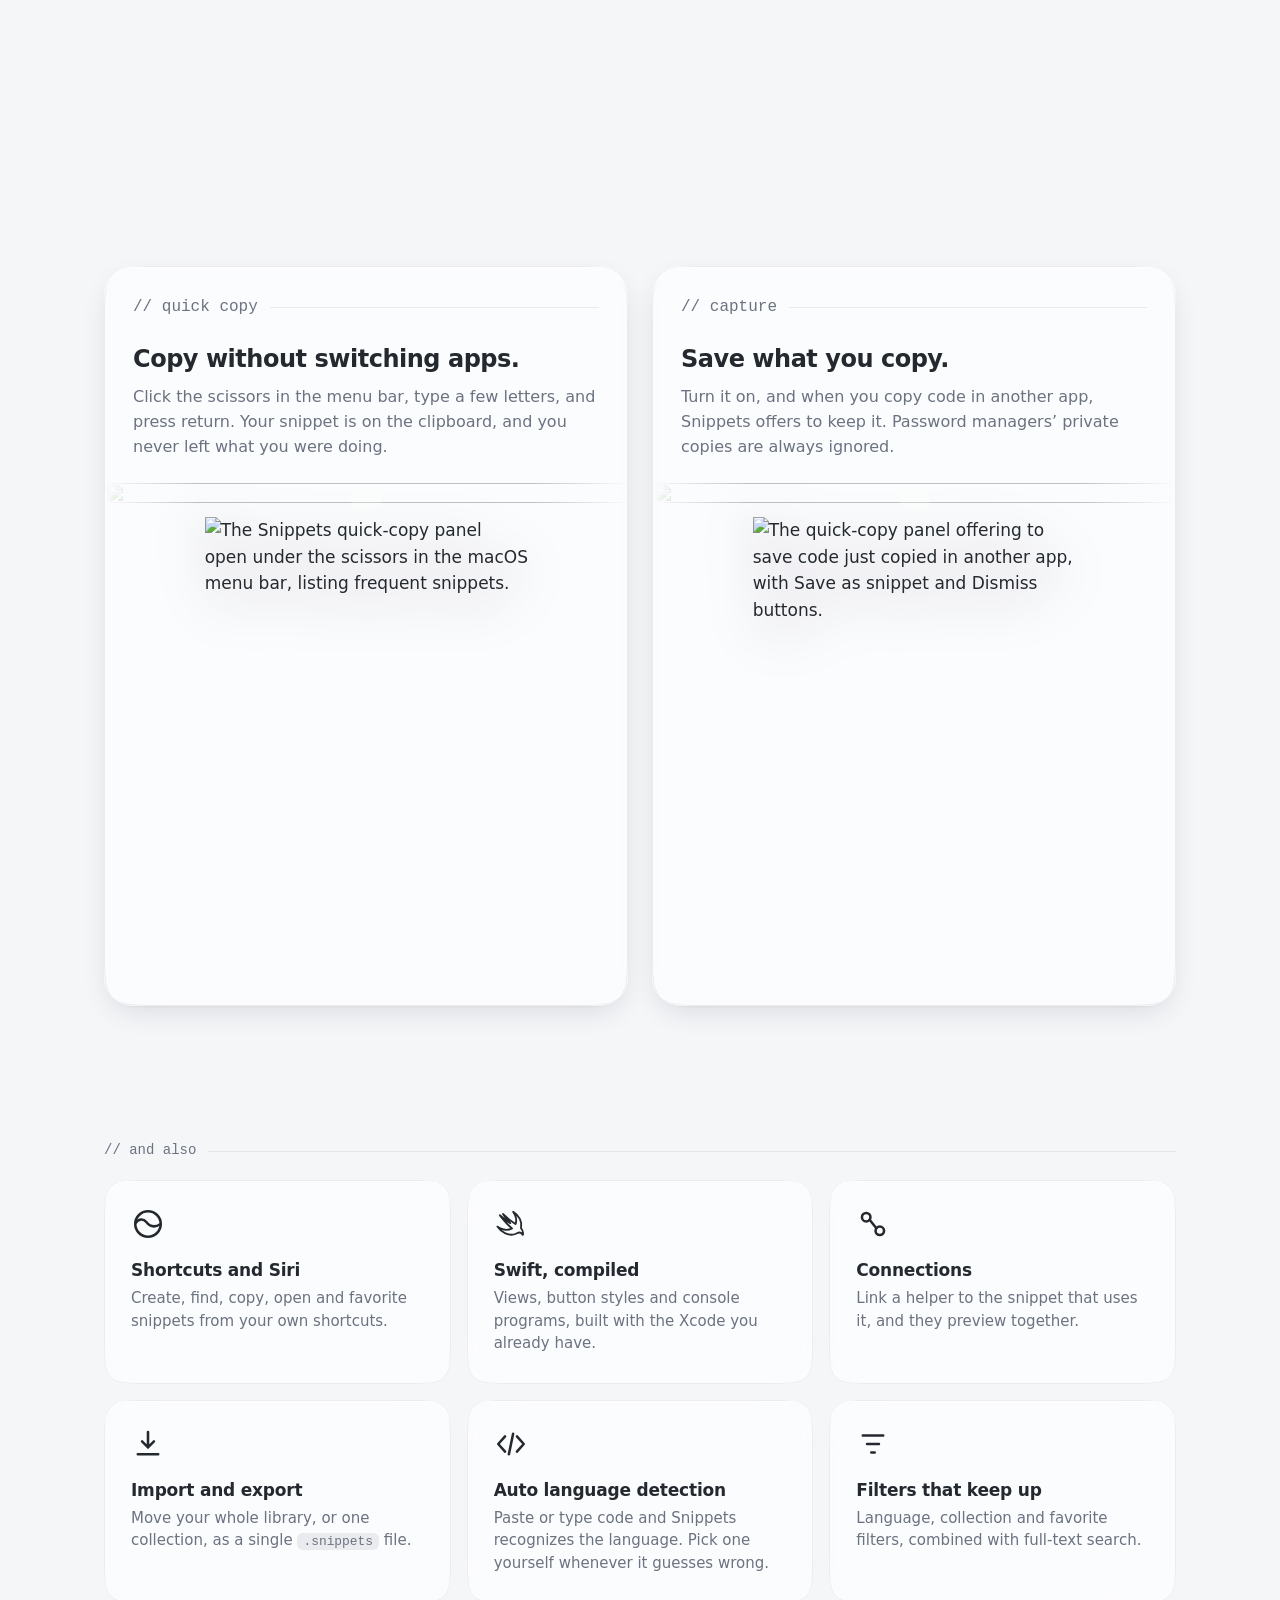
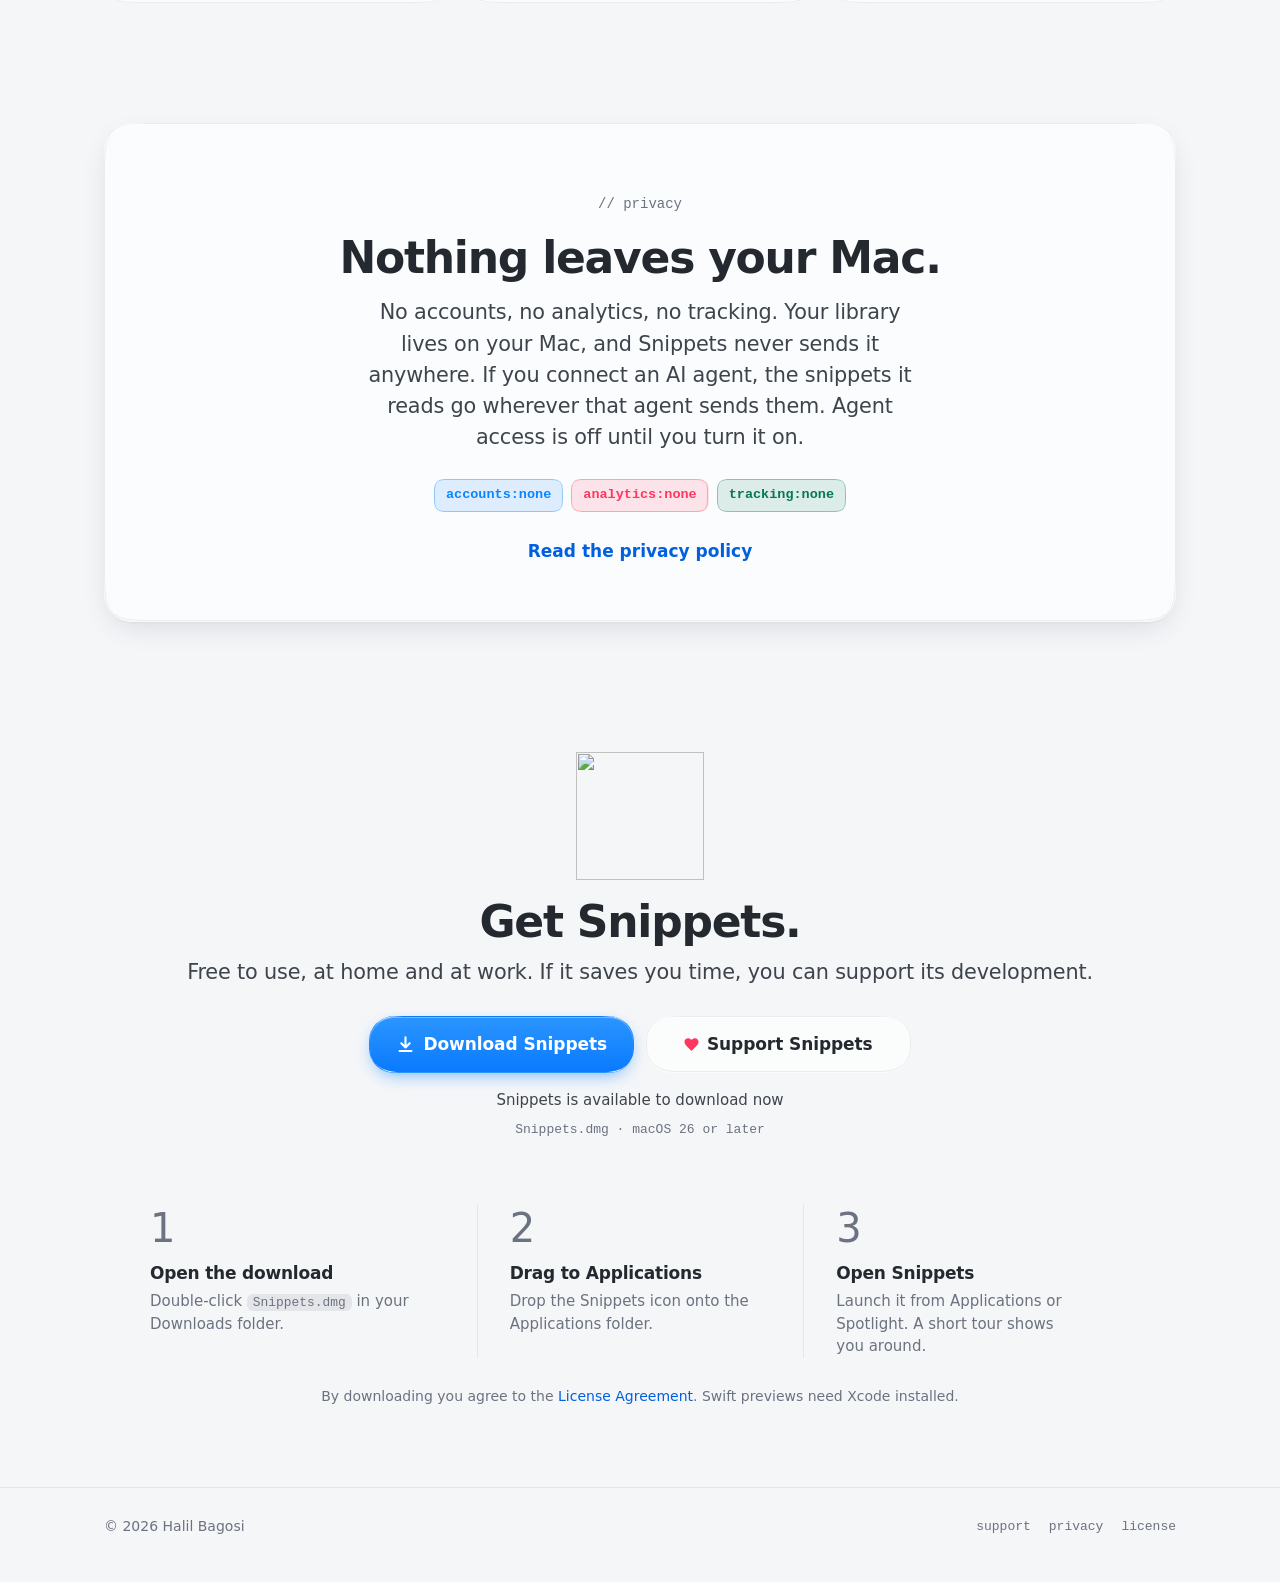
==== commit 9aeebd68: "Snippets 1.2: appcast, download page version, site cleanup" ====
--- a/index.html
+++ b/index.html
@@ -14,10 +14,10 @@
   <link rel="icon" href="icon-light.png" media="(prefers-color-scheme: light)">
   <link rel="icon" href="icon-dark.png" media="(prefers-color-scheme: dark)">
 <!-- /favicons -->
-  <link rel="stylesheet" href="style.css?v=d12fee1ae2">
-  <link rel="stylesheet" href="home.css?v=95de49b46c">
-  <script>try{var t=localStorage.getItem("theme");if(t==="light"||t==="dark")document.documentElement.dataset.theme=t}catch(e){}try{var n=navigator;if(/iPhone|iPad|iPod|Android/i.test(n.userAgent))document.documentElement.dataset.device="mobile"}catch(e){}</script>
-  <script src="site.js?v=34f149bb03" defer></script>
+  <link rel="stylesheet" href="style.css?v=12e4d4f943">
+  <link rel="stylesheet" href="home.css?v=88fedebd22">
+  <script>try{var n=navigator;if(/iPhone|iPad|iPod|Android/i.test(n.userAgent))document.documentElement.dataset.device="mobile"}catch(e){}</script>
+  <script src="site.js?v=48091eecfc" defer></script>
 </head>
 <body>
   <div class="backdrop" aria-hidden="true">
@@ -36,12 +36,6 @@
       <a href="privacy/">privacy</a>
       <a href="license/">license</a>
     </nav>
-    <div class="theme-toggle" role="group" aria-label="Appearance">
-      <span class="thumb" aria-hidden="true"></span>
-      <button type="button" data-choice="auto" aria-pressed="true" title="Match system"><svg viewBox="0 0 16 16" fill="none" stroke="currentColor" stroke-width="1.5"><circle cx="8" cy="8" r="6"/><path d="M8 2a6 6 0 0 1 0 12z" fill="currentColor"/></svg><span class="sr-only">Match system</span></button>
-      <button type="button" data-choice="light" aria-pressed="false" title="Light"><svg viewBox="0 0 16 16" fill="none" stroke="currentColor" stroke-width="1.5" stroke-linecap="round"><circle cx="8" cy="8" r="3"/><path d="M8 1v1.5M8 13.5V15M1 8h1.5M13.5 8H15M3 3l1 1M12 12l1 1M3 13l1-1M12 4l1-1"/></svg><span class="sr-only">Light</span></button>
-      <button type="button" data-choice="dark" aria-pressed="false" title="Dark"><svg viewBox="0 0 16 16" fill="currentColor"><path d="M13.5 10.2A6 6 0 0 1 5.8 2.5a6 6 0 1 0 7.7 7.7z"/></svg><span class="sr-only">Dark</span></button>
-    </div>
     <a class="btn btn-glass btn-sponsor" href="https://github.com/sponsors/halilbagosi" target="_blank" rel="noopener"><svg viewBox="0 -.55 16 16" fill="currentColor" aria-hidden="true"><path d="M8 14.2 6.9 13.2C3 9.7.5 7.4.5 4.6.5 2.4 2.2.7 4.4.7c1.2 0 2.5.6 3.6 1.8C9.1 1.3 10.4.7 11.6.7c2.2 0 3.9 1.7 3.9 3.9 0 2.8-2.5 5.1-6.4 8.6z"/></svg><span>Support Snippets</span></a>
     <a class="btn btn-primary" href="https://github.com/halilbagosi/snippetsPage/releases/latest/download/Snippets.dmg"><svg viewBox="0 0 16 16" fill="none" stroke="currentColor" stroke-width="1.8" stroke-linecap="round" stroke-linejoin="round"><path d="M8 2v8.5M4.5 7 8 10.5 11.5 7M3 13.5h10"/></svg><span>download</span></a>
   </header>
@@ -65,7 +59,7 @@
           </a>
         </div>
         <p class="soon reveal">Snippets is available to download now</p>
-        <p class="hero-meta reveal">free · version 1.0 · macOS 26 or later</p>
+        <p class="hero-meta reveal">free · version <!-- version -->1.2<!-- /version --> · macOS 26 or later</p>
       </div>
 
       <div class="wrap hero-stage">
@@ -259,7 +253,7 @@
       <div class="download-actions reveal">
         <a class="btn btn-primary btn-lg" href="https://github.com/halilbagosi/snippetsPage/releases/latest/download/Snippets.dmg">
           <svg viewBox="0 0 16 16" fill="none" stroke="currentColor" stroke-width="1.8" stroke-linecap="round" stroke-linejoin="round"><path d="M8 2v8.5M4.5 7 8 10.5 11.5 7M3 13.5h10"/></svg>
-          Download Snippets 1.0
+          Download Snippets
         </a>
         <a class="btn btn-glass btn-lg btn-sponsor" href="https://github.com/sponsors/halilbagosi" target="_blank" rel="noopener">
           <svg viewBox="0 -.55 16 16" fill="currentColor" aria-hidden="true"><path d="M8 14.2 6.9 13.2C3 9.7.5 7.4.5 4.6.5 2.4 2.2.7 4.4.7c1.2 0 2.5.6 3.6 1.8C9.1 1.3 10.4.7 11.6.7c2.2 0 3.9 1.7 3.9 3.9 0 2.8-2.5 5.1-6.4 8.6z"/></svg>
--- a/style.css
+++ b/style.css
@@ -3,8 +3,7 @@
    grid, drifting colour glows, glass surfaces with a white hairline rim,
    `// section` monospace labels and lowercase `lang:` chips.
 
-   Theme: follows the system unless the visitor picks one; site.js sets
-   [data-theme] on <html> before first paint. */
+   Theme: always follows the system appearance. */
 
 /* ───────────── Tokens ───────────── */
 
@@ -57,10 +56,9 @@
   --ease-out: cubic-bezier(0.22, 1, 0.36, 1);
 }
 
-/* Dark: the app's own dark canvas. Applied by system preference unless the
-   visitor chose light, or always when they chose dark. */
+/* Dark: the app's own dark canvas, when the system is in dark mode. */
 @media (prefers-color-scheme: dark) {
-  :root:not([data-theme="light"]) {
+  :root {
     color-scheme: dark;
     --canvas: #0e1014;
     --canvas-deep: #090b0e;
@@ -83,39 +81,15 @@
     --glow-d: rgba(255, 189, 59, 0.1);
   }
 }
-:root[data-theme="dark"] {
-  color-scheme: dark;
-  --canvas: #0e1014;
-  --canvas-deep: #090b0e;
-  --text: #e6edf3;
-  --text-2: #c2cad3;
-  --text-3: #949ca6;
-  --accent: #0a84ff;
-  --accent-ink: #4aa3ff;
-  --glass: rgba(28, 33, 40, 0.55);
-  --glass-strong: rgba(24, 28, 34, 0.78);
-  --glass-rim: rgba(255, 255, 255, 0.14);
-  --glass-edge: rgba(255, 255, 255, 0.06);
-  --glass-shadow: 0 1px 2px rgba(0, 0, 0, 0.3), 0 14px 40px -10px rgba(0, 0, 0, 0.55);
-  --well: rgba(10, 12, 16, 0.6);
-  --code-bg: #0a0b0d;
-  --dot: rgba(255, 255, 255, 0.075);
-  --glow-a: rgba(10, 132, 255, 0.2);
-  --glow-b: rgba(255, 55, 95, 0.15);
-  --glow-c: rgba(168, 85, 247, 0.17);
-  --glow-d: rgba(255, 189, 59, 0.1);
-}
 
 /* Light/dark media: an element marked .theme-light shows only in light,
    .theme-dark only in dark. Hidden <img loading=lazy> never downloads. */
 @media (prefers-color-scheme: light) {
-  :root:not([data-theme="dark"]) .theme-dark { display: none !important; }
+  .theme-dark { display: none !important; }
 }
 @media (prefers-color-scheme: dark) {
-  :root:not([data-theme="light"]) .theme-light { display: none !important; }
-}
-:root[data-theme="light"] .theme-dark { display: none !important; }
-:root[data-theme="dark"] .theme-light { display: none !important; }
+  .theme-light { display: none !important; }
+}
 
 /* ───────────── Base ───────────── */
 
@@ -264,44 +238,6 @@
 }
 .nav-links a:hover { text-decoration: none; background: var(--glass-edge); color: var(--text); }
 .nav-links a[aria-current="page"] { color: var(--text); background: var(--glass-edge); }
-
-/* Theme toggle: segmented auto / light / dark */
-.theme-toggle {
-  position: relative;
-  display: flex;
-  padding: 3px;
-  border-radius: 999px;
-  background: var(--glass-edge);
-}
-.theme-toggle button {
-  position: relative;
-  z-index: 1;
-  display: grid;
-  place-items: center;
-  width: 30px;
-  height: 28px;
-  padding: 0;
-  border: 0;
-  border-radius: 999px;
-  background: none;
-  color: var(--text-3);
-  cursor: pointer;
-  transition: color 140ms ease-out, transform 100ms ease-out;
-}
-.theme-toggle button:active { transform: scale(0.9); }
-.theme-toggle button[aria-pressed="true"] { color: var(--text); }
-.theme-toggle svg { width: 15px; height: 15px; }
-.theme-toggle .thumb {           /* slides between segments (popover spring) */
-  position: absolute;
-  top: 3px;
-  left: 3px;
-  width: 30px;
-  height: 28px;
-  border-radius: 999px;
-  background: var(--glass-strong);
-  box-shadow: inset 0 1px 0 var(--glass-rim), 0 1px 3px rgba(0, 0, 0, 0.12);
-  transition: transform var(--spring-pop-d) var(--spring-pop);
-}
 
 /* ───────────── Buttons ───────────── */
 
@@ -619,7 +555,7 @@
   .js .reveal.is-in { transition: opacity 200ms ease; transition-delay: 0ms; }
   .js .chip.reveal.is-in { transition: opacity 200ms ease, background-color 140ms ease-out, box-shadow 180ms ease-out; transition-delay: 0ms; }
   .chip:hover { translate: none; }
-  .theme-toggle .thumb, .faq summary::after { transition-duration: 1ms; }
+  .faq summary::after { transition-duration: 1ms; }
   .faq details::details-content { transition: none; }
   .btn:active { transform: none; }
 }
--- a/home.css
+++ b/home.css
@@ -14,7 +14,7 @@
   --lang-json: #047857;
 }
 @media (prefers-color-scheme: dark) {
-  :root:not([data-theme="light"]) {
+  :root {
     --lang-html: #ef4444;
     --lang-css: #ec4899;
     --lang-js: #eab308;
@@ -25,17 +25,6 @@
     --lang-swift: #f97316;
     --lang-json: #10b981;
   }
-}
-:root[data-theme="dark"] {
-  --lang-html: #ef4444;
-  --lang-css: #ec4899;
-  --lang-js: #eab308;
-  --lang-ts: #3b82f6;
-  --lang-react: #61dafb;
-  --lang-glsl: #1e90ff;
-  --lang-metal: #a855f7;
-  --lang-swift: #f97316;
-  --lang-json: #10b981;
 }
 
 /* ───────────── Hero ───────────── */
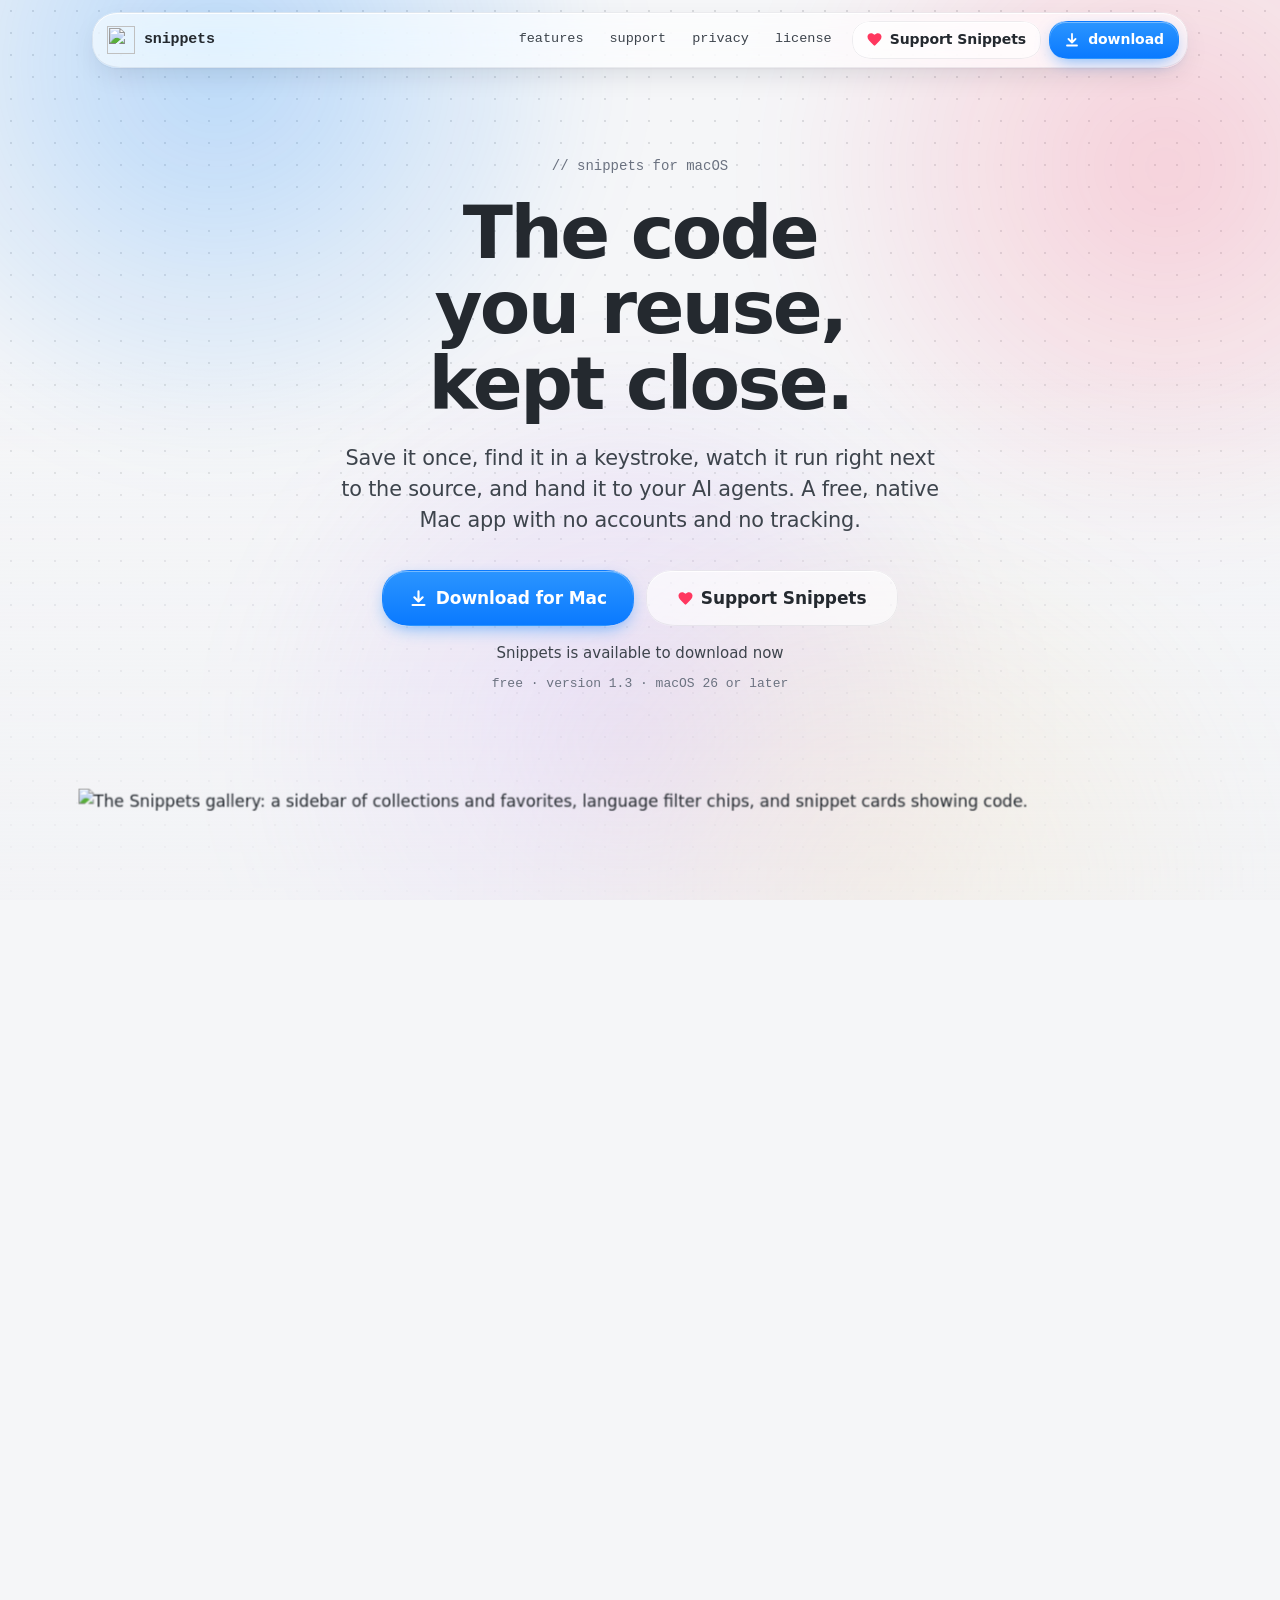
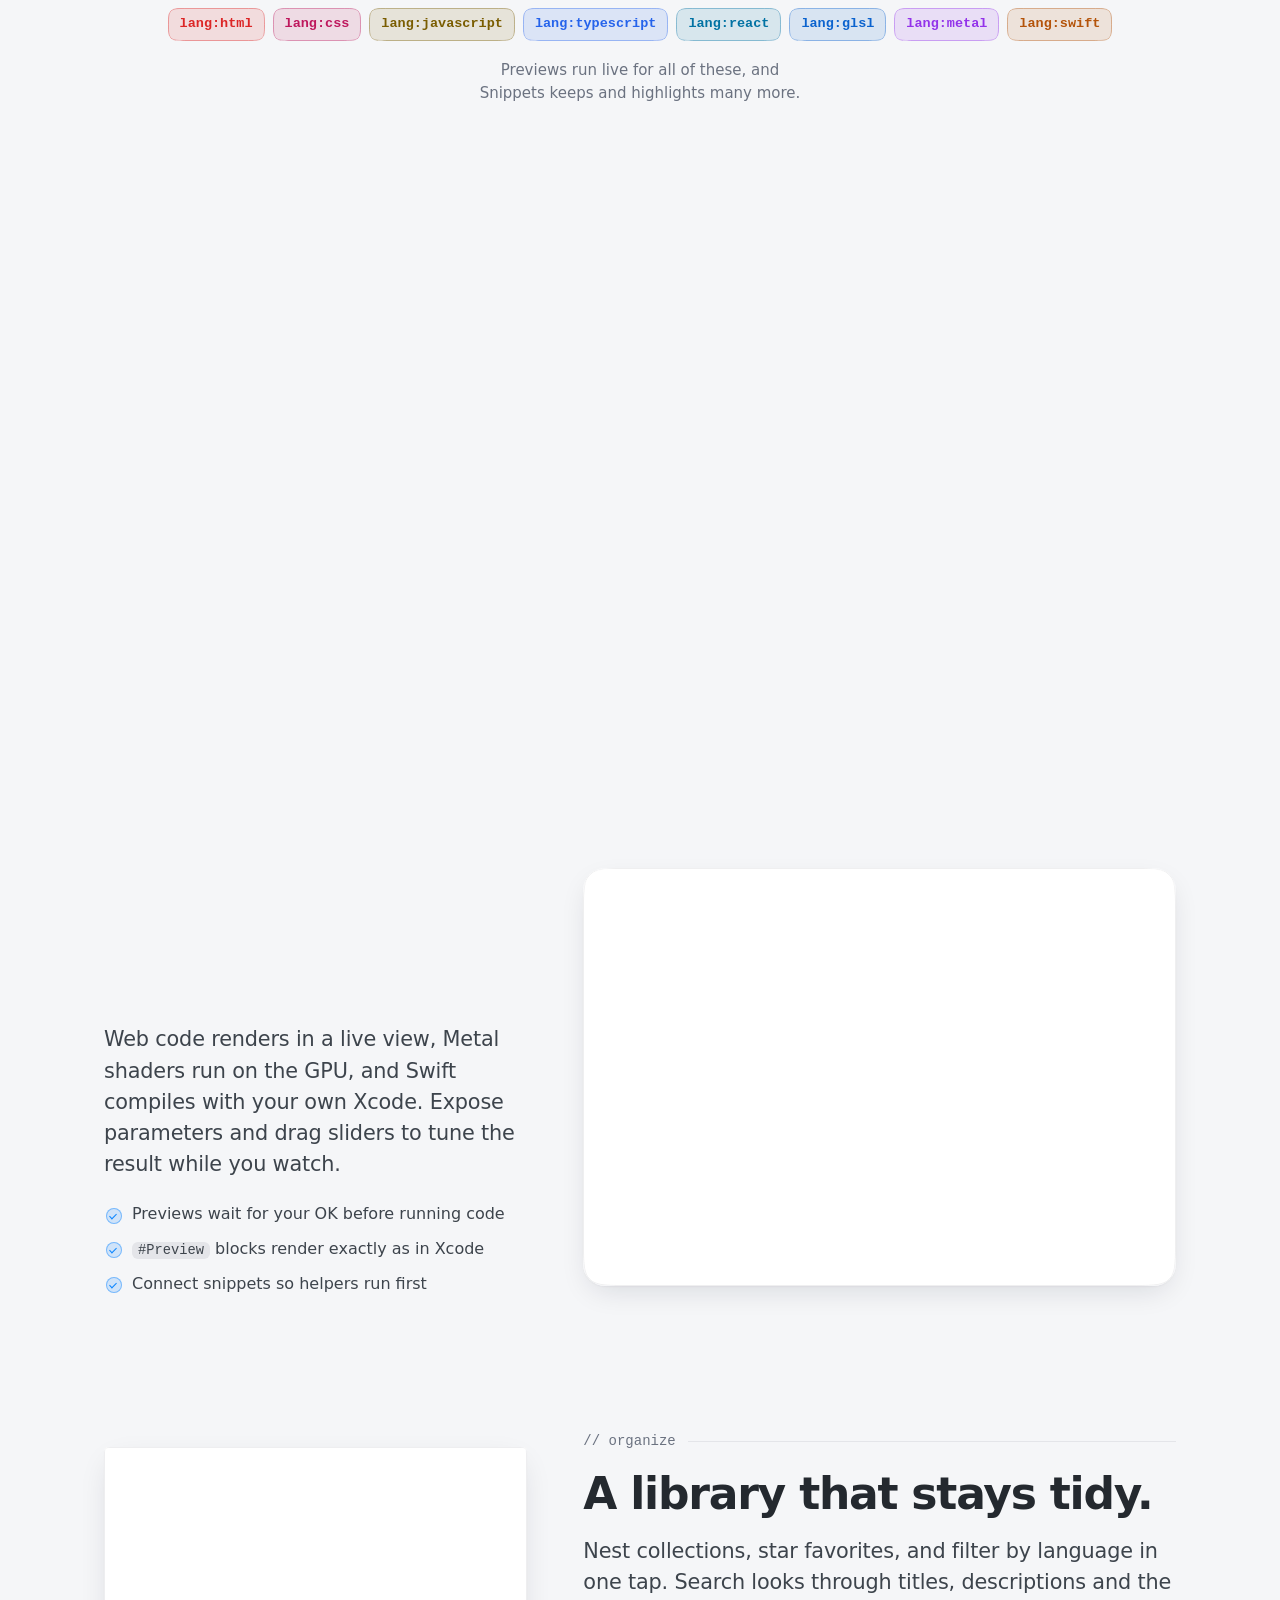
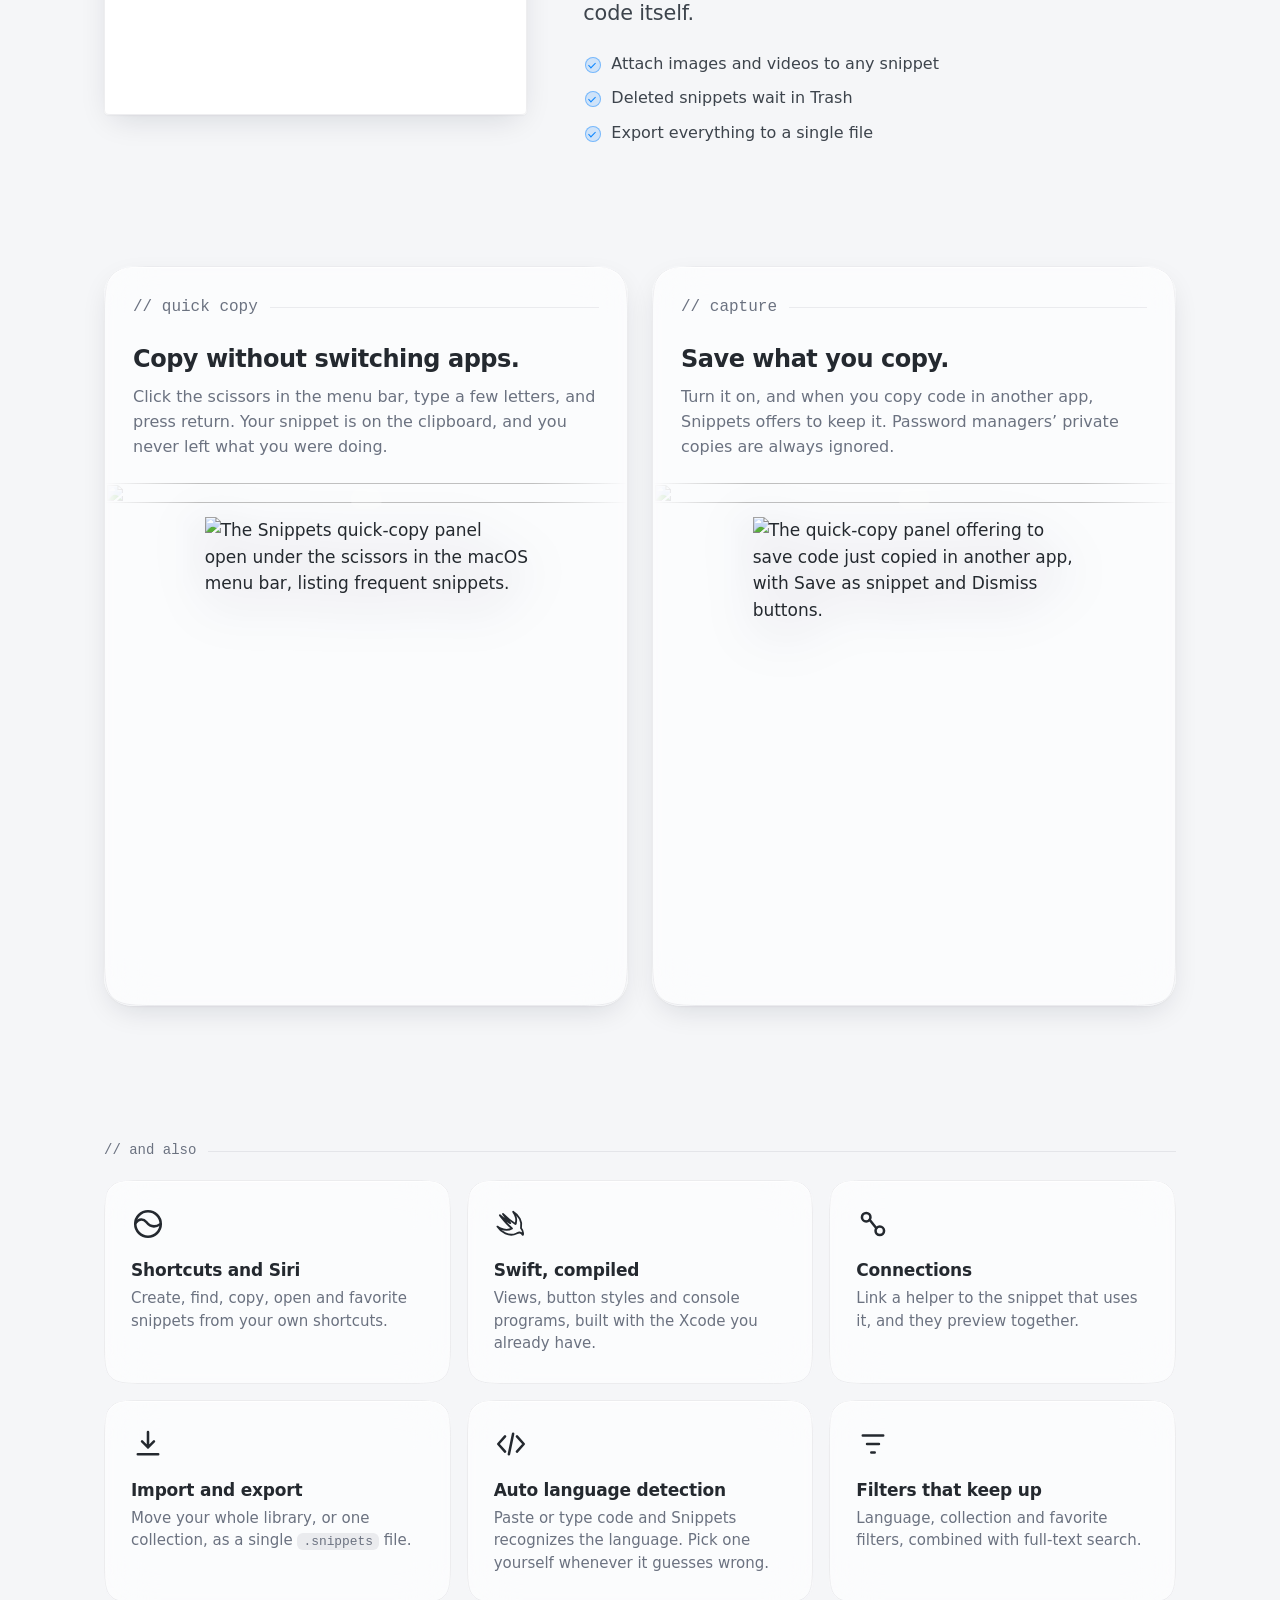
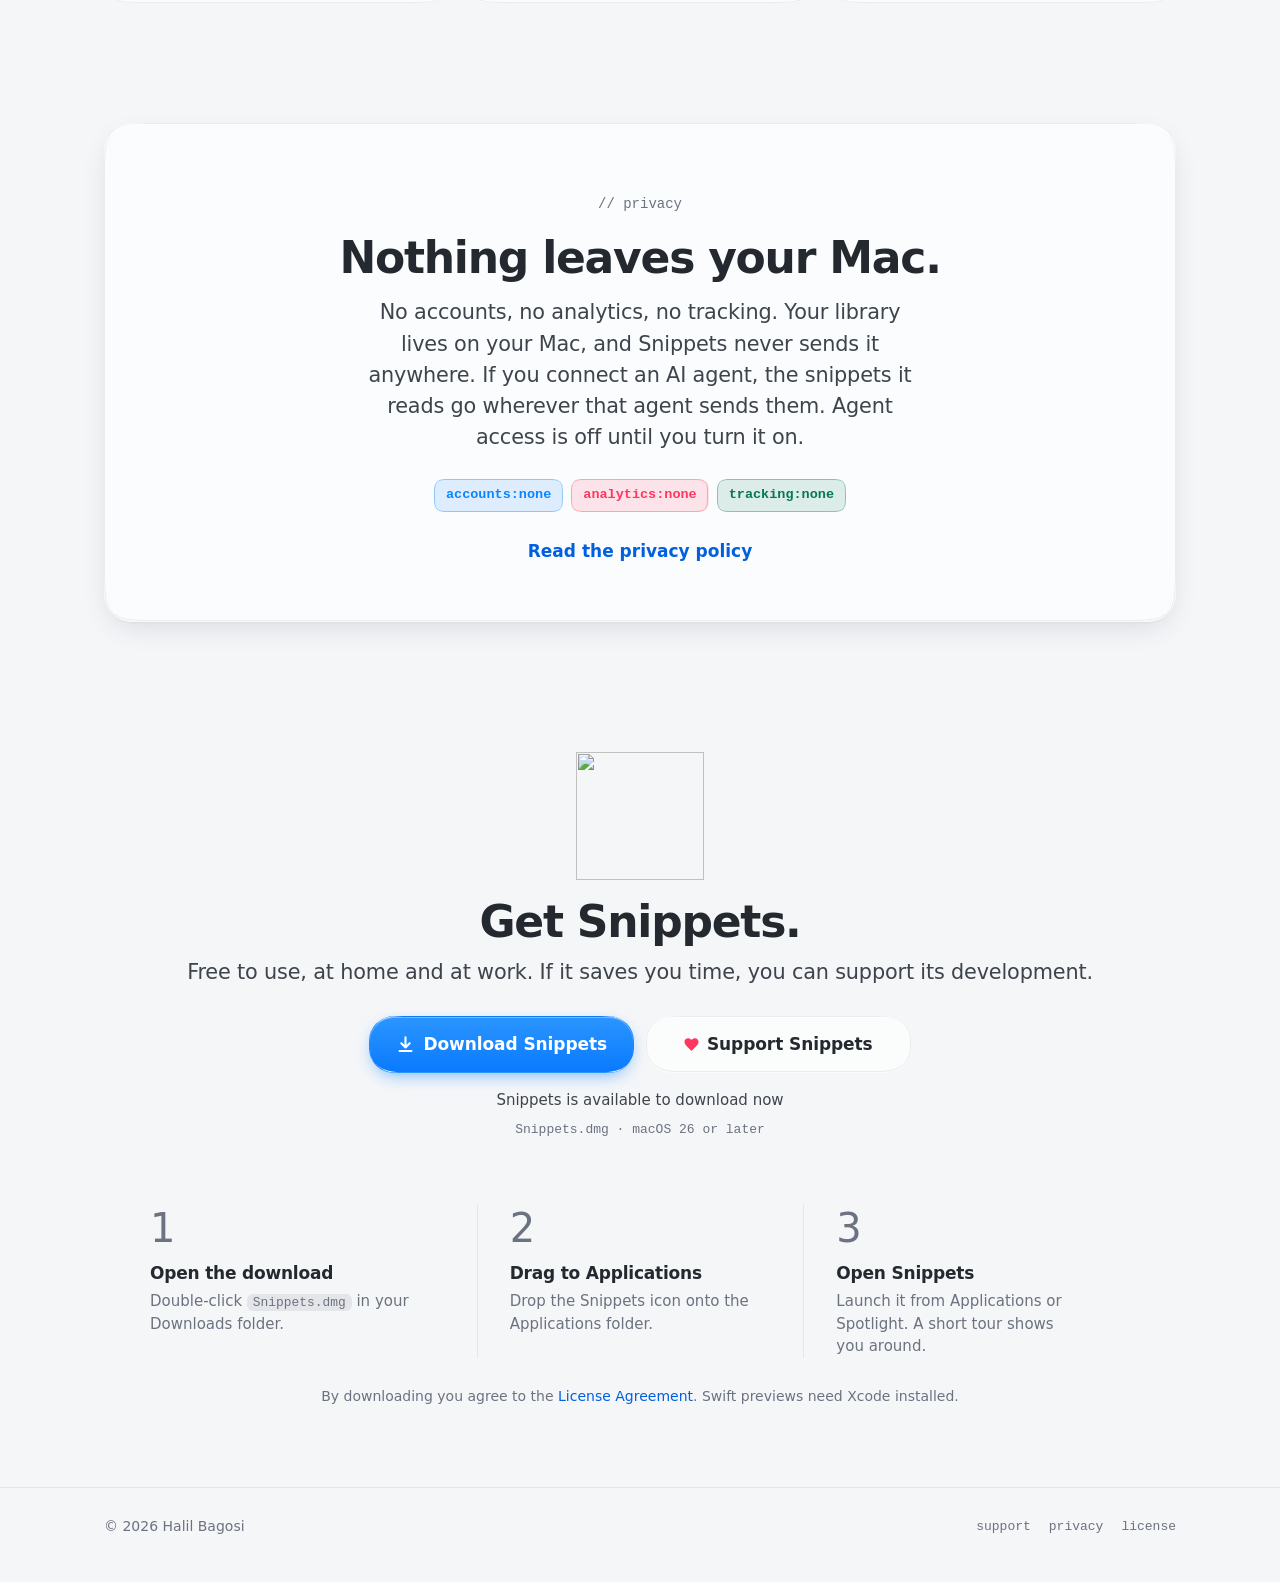
==== commit 4b91fe44: "Snippets 1.3" ====
--- a/index.html
+++ b/index.html
@@ -59,7 +59,7 @@
           </a>
         </div>
         <p class="soon reveal">Snippets is available to download now</p>
-        <p class="hero-meta reveal">free · version <!-- version -->1.2<!-- /version --> · macOS 26 or later</p>
+        <p class="hero-meta reveal">free · version <!-- version -->1.3<!-- /version --> · macOS 26 or later</p>
       </div>
 
       <div class="wrap hero-stage">
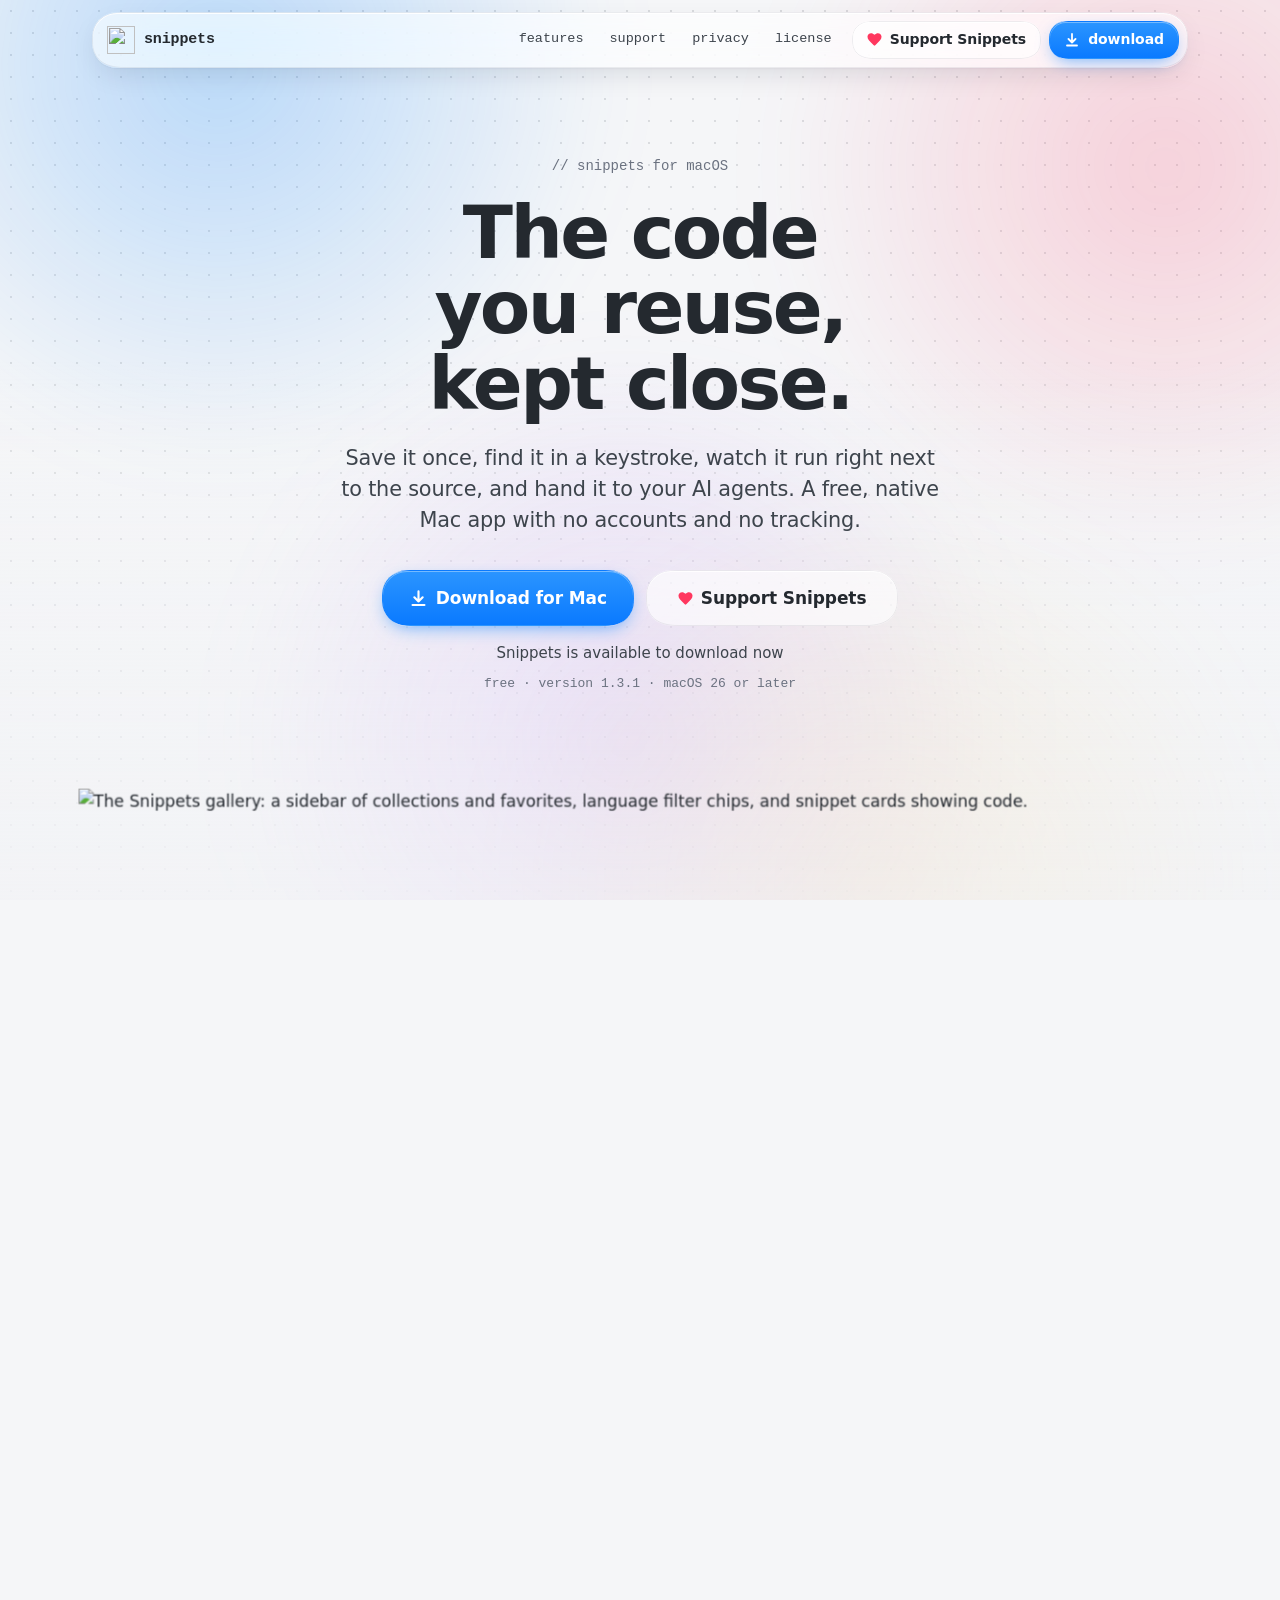
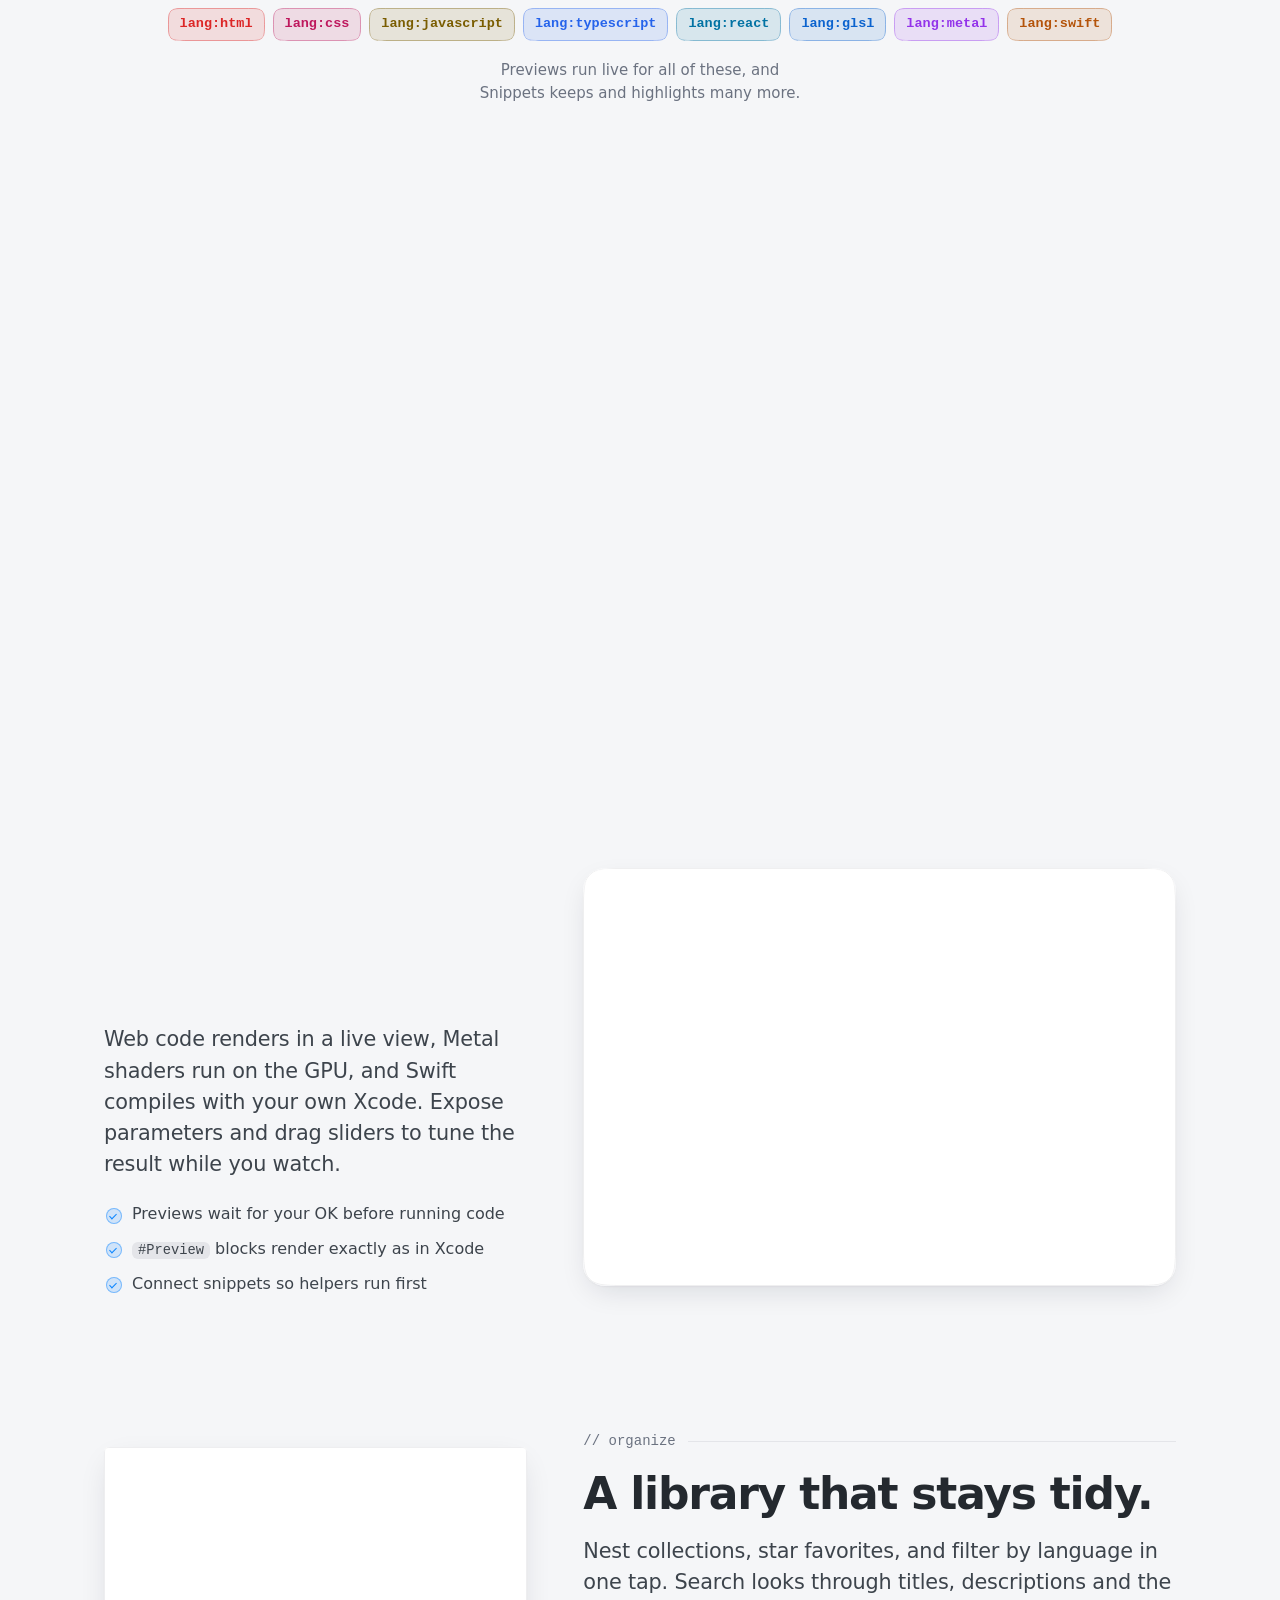
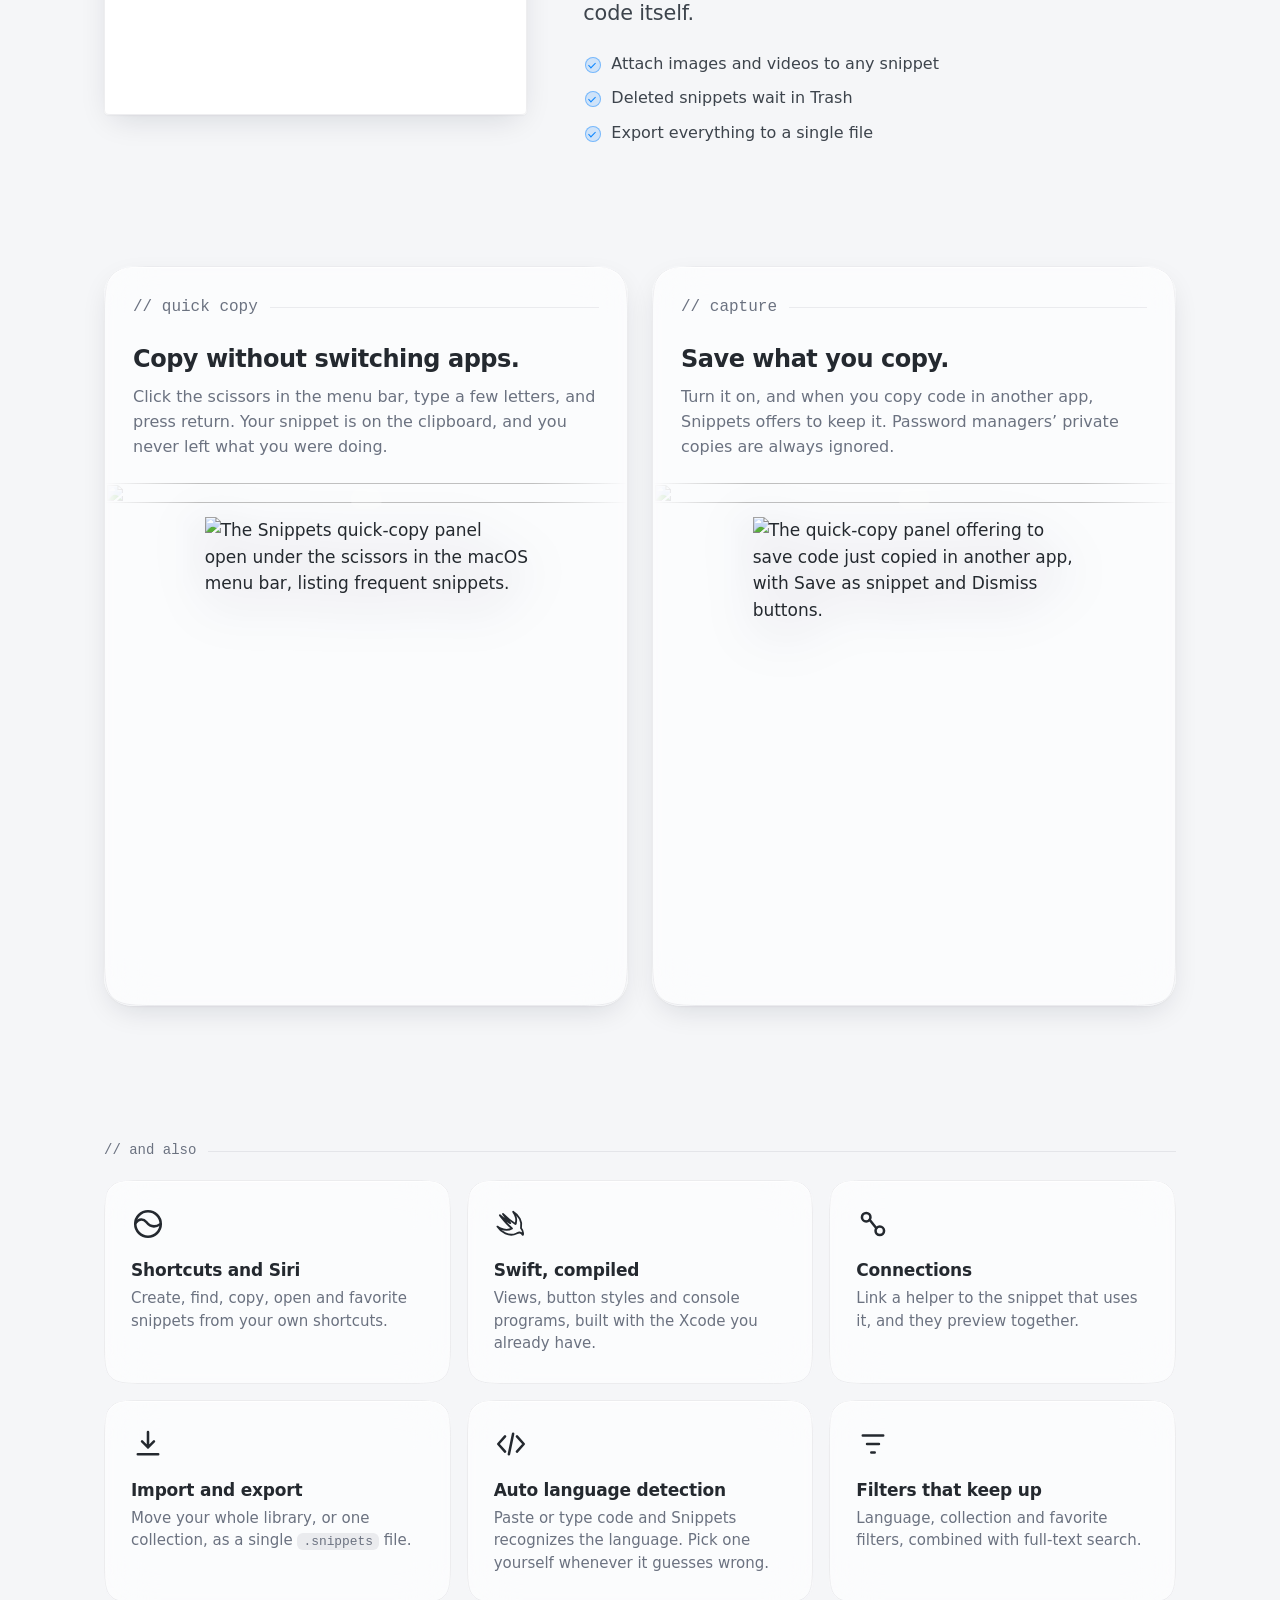
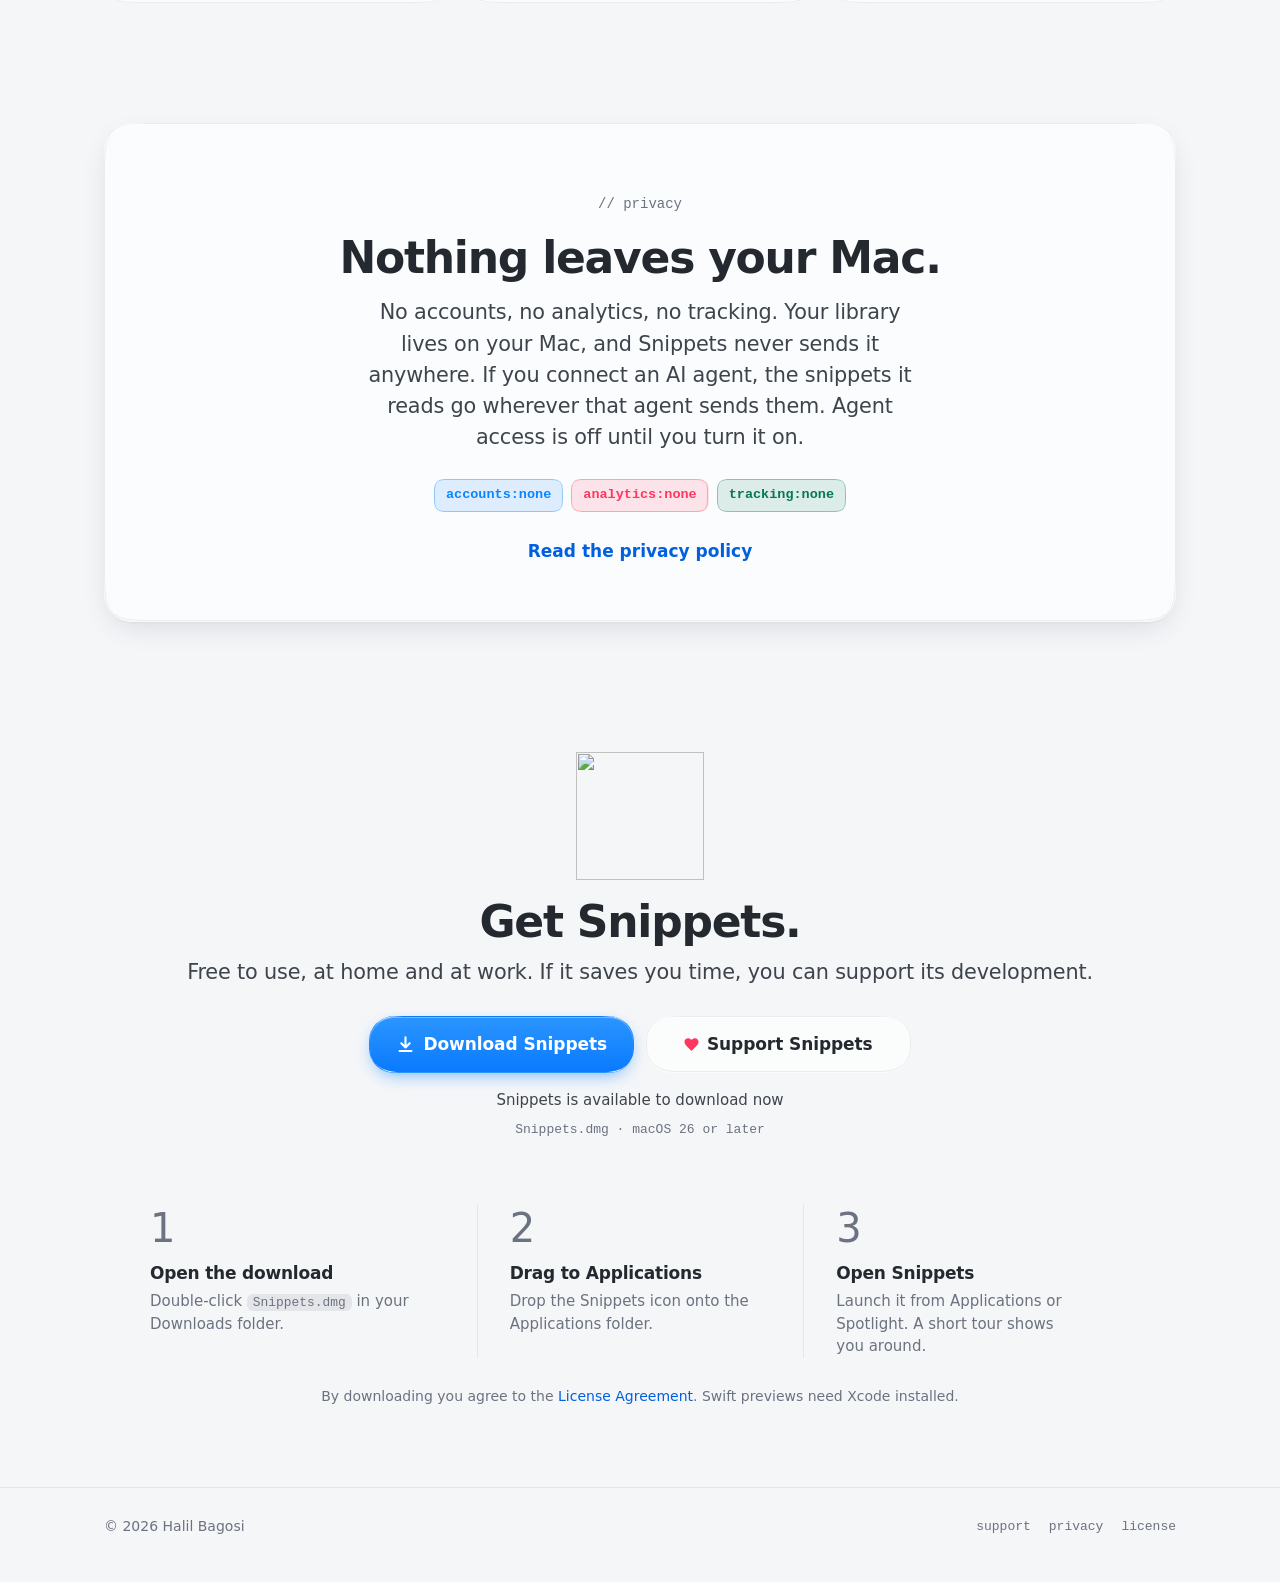
==== commit 23e7cf23: "Offer Snippets 1.3.1 (370) Co-Authored-By: Claude Opus 5.5 <noreply@anthropic.com>" ====
--- a/index.html
+++ b/index.html
@@ -59,7 +59,7 @@
           </a>
         </div>
         <p class="soon reveal">Snippets is available to download now</p>
-        <p class="hero-meta reveal">free · version <!-- version -->1.3<!-- /version --> · macOS 26 or later</p>
+        <p class="hero-meta reveal">free · version <!-- version -->1.3.1<!-- /version --> · macOS 26 or later</p>
       </div>
 
       <div class="wrap hero-stage">
